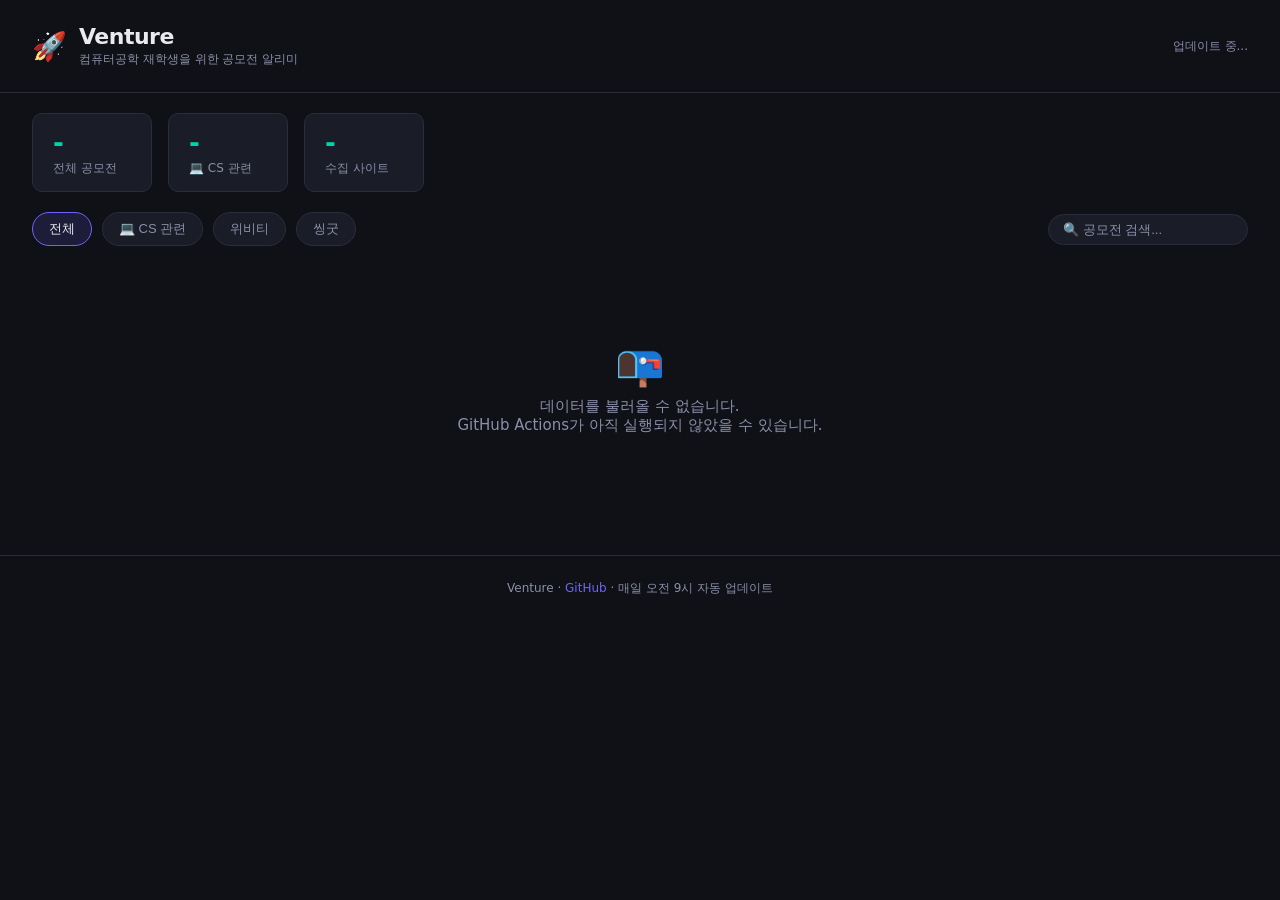
==== docs/index.html @ 7c7f3011 "feat: add GitHub Pages web dashboard - docs/index.html: 공모전 카드 UI (필터/검색) - export_json.py: DB → doc" ====
<!DOCTYPE html>
<html lang="ko">
<head>
  <meta charset="UTF-8" />
  <meta name="viewport" content="width=device-width, initial-scale=1.0" />
  <title>Venture — 공모전 알리미</title>
  <style>
    * { box-sizing: border-box; margin: 0; padding: 0; }
    :root {
      --bg: #0f1117;
      --surface: #1a1d27;
      --border: #2a2d3a;
      --accent: #6c63ff;
      --accent2: #00d4aa;
      --text: #e8eaf0;
      --muted: #8b8fa8;
      --cs: #6c63ff;
      --other: #3a3d4a;
    }
    body { background: var(--bg); color: var(--text); font-family: 'Segoe UI', system-ui, sans-serif; min-height: 100vh; }

    header {
      border-bottom: 1px solid var(--border);
      padding: 24px 32px;
      display: flex;
      align-items: center;
      justify-content: space-between;
      flex-wrap: wrap;
      gap: 12px;
    }
    .logo { display: flex; align-items: center; gap: 12px; }
    .logo-icon { font-size: 28px; }
    .logo h1 { font-size: 22px; font-weight: 700; letter-spacing: -0.5px; }
    .logo p { font-size: 12px; color: var(--muted); margin-top: 2px; }
    .updated { font-size: 12px; color: var(--muted); }

    .stats {
      display: flex;
      gap: 16px;
      padding: 20px 32px;
      flex-wrap: wrap;
    }
    .stat {
      background: var(--surface);
      border: 1px solid var(--border);
      border-radius: 10px;
      padding: 14px 20px;
      min-width: 120px;
    }
    .stat .num { font-size: 26px; font-weight: 700; color: var(--accent2); }
    .stat .label { font-size: 12px; color: var(--muted); margin-top: 2px; }

    .controls {
      padding: 0 32px 16px;
      display: flex;
      gap: 10px;
      flex-wrap: wrap;
      align-items: center;
    }
    .filter-btn {
      background: var(--surface);
      border: 1px solid var(--border);
      color: var(--muted);
      padding: 7px 16px;
      border-radius: 20px;
      cursor: pointer;
      font-size: 13px;
      transition: all .15s;
    }
    .filter-btn.active, .filter-btn:hover {
      border-color: var(--accent);
      color: var(--text);
      background: rgba(108,99,255,.15);
    }
    #search {
      margin-left: auto;
      background: var(--surface);
      border: 1px solid var(--border);
      color: var(--text);
      padding: 7px 14px;
      border-radius: 20px;
      font-size: 13px;
      outline: none;
      width: 200px;
      transition: border-color .15s;
    }
    #search:focus { border-color: var(--accent); }
    #search::placeholder { color: var(--muted); }

    .grid {
      display: grid;
      grid-template-columns: repeat(auto-fill, minmax(300px, 1fr));
      gap: 16px;
      padding: 0 32px 40px;
    }
    .card {
      background: var(--surface);
      border: 1px solid var(--border);
      border-radius: 12px;
      padding: 18px;
      transition: border-color .15s, transform .15s;
      display: flex;
      flex-direction: column;
      gap: 10px;
    }
    .card:hover { border-color: var(--accent); transform: translateY(-2px); }
    .card.cs { border-left: 3px solid var(--cs); }

    .card-top { display: flex; align-items: flex-start; gap: 10px; }
    .badge {
      font-size: 18px;
      flex-shrink: 0;
      margin-top: 1px;
    }
    .card-title { font-size: 14px; font-weight: 600; line-height: 1.4; }

    .card-meta { display: flex; flex-wrap: wrap; gap: 6px; font-size: 12px; color: var(--muted); }
    .tag {
      background: var(--border);
      border-radius: 6px;
      padding: 3px 8px;
    }
    .tag.cs-tag { background: rgba(108,99,255,.2); color: #a09cf7; }
    .deadline { color: #ff6b6b; }

    .card-link {
      margin-top: auto;
      display: inline-block;
      color: var(--accent2);
      font-size: 12px;
      text-decoration: none;
    }
    .card-link:hover { text-decoration: underline; }

    .empty { text-align: center; padding: 80px 32px; color: var(--muted); grid-column: 1/-1; }
    .empty p { font-size: 15px; margin-top: 8px; }

    footer {
      text-align: center;
      padding: 24px;
      color: var(--muted);
      font-size: 12px;
      border-top: 1px solid var(--border);
    }
    footer a { color: var(--accent); text-decoration: none; }
  </style>
</head>
<body>

<header>
  <div class="logo">
    <span class="logo-icon">🚀</span>
    <div>
      <h1>Venture</h1>
      <p>컴퓨터공학 재학생을 위한 공모전 알리미</p>
    </div>
  </div>
  <span class="updated" id="updated">업데이트 중...</span>
</header>

<div class="stats">
  <div class="stat"><div class="num" id="total-count">-</div><div class="label">전체 공모전</div></div>
  <div class="stat"><div class="num" id="cs-count">-</div><div class="label">💻 CS 관련</div></div>
  <div class="stat"><div class="num" id="source-count">-</div><div class="label">수집 사이트</div></div>
</div>

<div class="controls">
  <button class="filter-btn active" data-filter="all">전체</button>
  <button class="filter-btn" data-filter="cs">💻 CS 관련</button>
  <button class="filter-btn" data-filter="wevity">위비티</button>
  <button class="filter-btn" data-filter="thinkcontest">씽굿</button>
  <input id="search" type="text" placeholder="🔍 공모전 검색..." />
</div>

<div class="grid" id="grid"></div>

<footer>
  Venture · <a href="https://github.com/kkmmjj12/venture" target="_blank">GitHub</a> ·
  매일 오전 9시 자동 업데이트
</footer>

<script>
let allContests = [];
let currentFilter = 'all';

async function load() {
  try {
    const res = await fetch('data.json?t=' + Date.now());
    const data = await res.json();
    allContests = data.contests || [];
    document.getElementById('updated').textContent =
      '업데이트: ' + (data.updated || '-');
    updateStats();
    render();
  } catch (e) {
    document.getElementById('grid').innerHTML =
      '<div class="empty"><div style="font-size:40px">📭</div><p>데이터를 불러올 수 없습니다.<br>GitHub Actions가 아직 실행되지 않았을 수 있습니다.</p></div>';
  }
}

function updateStats() {
  document.getElementById('total-count').textContent = allContests.length;
  document.getElementById('cs-count').textContent = allContests.filter(c => c.is_cs).length;
  const sources = new Set(allContests.map(c => c.source));
  document.getElementById('source-count').textContent = sources.size;
}

function render() {
  const q = document.getElementById('search').value.toLowerCase();
  const filtered = allContests.filter(c => {
    const matchFilter =
      currentFilter === 'all' ? true :
      currentFilter === 'cs' ? c.is_cs :
      currentFilter === 'wevity' ? c.source.includes('wevity') :
      currentFilter === 'thinkcontest' ? c.source.includes('thinkcontest') : true;
    const matchSearch = !q ||
      c.title.toLowerCase().includes(q) ||
      (c.organizer || '').toLowerCase().includes(q);
    return matchFilter && matchSearch;
  });

  const grid = document.getElementById('grid');
  if (!filtered.length) {
    grid.innerHTML = '<div class="empty"><div style="font-size:40px">🔍</div><p>검색 결과가 없습니다.</p></div>';
    return;
  }

  grid.innerHTML = filtered.map(c => `
    <div class="card ${c.is_cs ? 'cs' : ''}">
      <div class="card-top">
        <span class="badge">${c.is_cs ? '💻' : '📋'}</span>
        <span class="card-title">${esc(c.title)}</span>
      </div>
      <div class="card-meta">
        ${c.is_cs ? '<span class="tag cs-tag">CS 관련</span>' : ''}
        ${c.category ? `<span class="tag">${esc(c.category)}</span>` : ''}
        ${c.organizer ? `<span class="tag">${esc(c.organizer)}</span>` : ''}
        ${c.deadline ? `<span class="tag deadline">⏰ ${esc(c.deadline)}</span>` : ''}
      </div>
      ${c.url ? `<a class="card-link" href="${esc(c.url)}" target="_blank" rel="noopener">바로가기 →</a>` : ''}
    </div>
  `).join('');
}

function esc(s) {
  return String(s || '').replace(/&/g,'&amp;').replace(/</g,'&lt;').replace(/>/g,'&gt;').replace(/"/g,'&quot;');
}

document.querySelectorAll('.filter-btn').forEach(btn => {
  btn.addEventListener('click', () => {
    document.querySelectorAll('.filter-btn').forEach(b => b.classList.remove('active'));
    btn.classList.add('active');
    currentFilter = btn.dataset.filter;
    render();
  });
});
document.getElementById('search').addEventListener('input', render);

load();
</script>
</body>
</html>
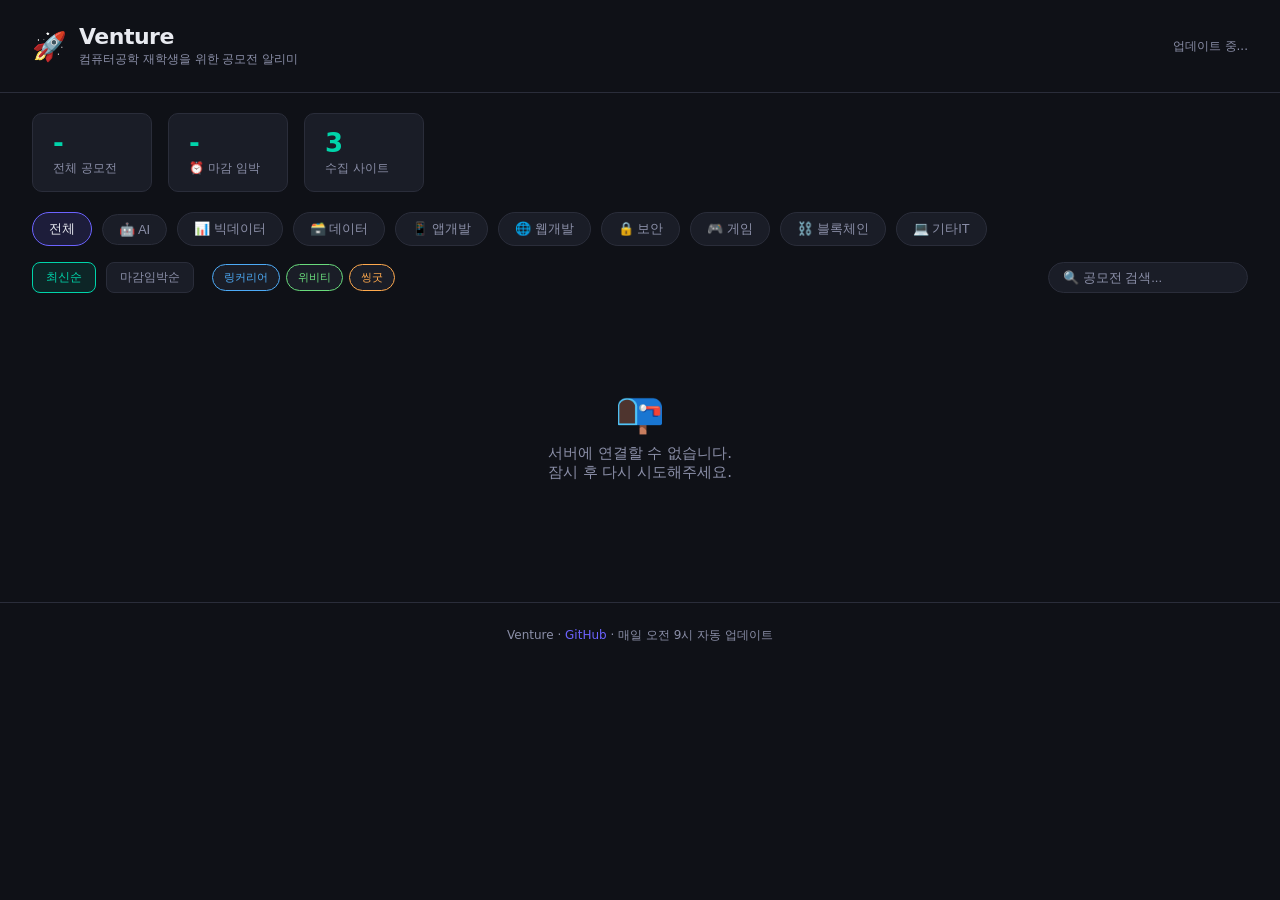
==== commit 28e834d2: "feat: GitHub Pages 연결 (docs/) + CORS 설정, Render API 호출" ====
--- a/docs/index.html
+++ b/docs/index.html
@@ -72,6 +72,21 @@
       color: var(--text);
       background: rgba(108,99,255,.15);
     }
+    .sort-btn {
+      background: var(--surface);
+      border: 1px solid var(--border);
+      color: var(--muted);
+      padding: 6px 13px;
+      border-radius: 8px;
+      cursor: pointer;
+      font-size: 12px;
+      transition: all .15s;
+    }
+    .sort-btn.active {
+      border-color: var(--accent2);
+      color: var(--accent2);
+      background: rgba(0,212,170,.1);
+    }
     #search {
       margin-left: auto;
       background: var(--surface);
@@ -86,6 +101,23 @@
     }
     #search:focus { border-color: var(--accent); }
     #search::placeholder { color: var(--muted); }
+    .dday { font-weight: 700; }
+    .dday-red { color: #ff6b6b; }
+    .dday-orange { color: #ffa94d; }
+    .dday-yellow { color: #ffe066; }
+    .dday-green { color: #69db7c; }
+    .source-linkareer { color: #4dabf7; }
+    .source-wevity { color: #69db7c; }
+    .source-thinkgood { color: #ffa94d; }
+    .spinner {
+      width: 36px; height: 36px;
+      border: 3px solid var(--border);
+      border-top-color: var(--accent);
+      border-radius: 50%;
+      animation: spin .8s linear infinite;
+      margin: 0 auto 12px;
+    }
+    @keyframes spin { to { transform: rotate(360deg); } }
 
     .grid {
       display: grid;
@@ -160,15 +192,31 @@
 
 <div class="stats">
   <div class="stat"><div class="num" id="total-count">-</div><div class="label">전체 공모전</div></div>
-  <div class="stat"><div class="num" id="cs-count">-</div><div class="label">💻 CS 관련</div></div>
-  <div class="stat"><div class="num" id="source-count">-</div><div class="label">수집 사이트</div></div>
+  <div class="stat"><div class="num" id="closing-count">-</div><div class="label">⏰ 마감 임박</div></div>
+  <div class="stat"><div class="num" id="source-count">3</div><div class="label">수집 사이트</div></div>
 </div>
 
+<div class="controls" id="cat-controls">
+  <button class="filter-btn active" data-cat="전체">전체</button>
+  <button class="filter-btn" data-cat="AI/머신러닝">🤖 AI</button>
+  <button class="filter-btn" data-cat="빅데이터">📊 빅데이터</button>
+  <button class="filter-btn" data-cat="데이터">🗃️ 데이터</button>
+  <button class="filter-btn" data-cat="앱개발">📱 앱개발</button>
+  <button class="filter-btn" data-cat="웹개발">🌐 웹개발</button>
+  <button class="filter-btn" data-cat="보안/해킹">🔒 보안</button>
+  <button class="filter-btn" data-cat="게임/VR">🎮 게임</button>
+  <button class="filter-btn" data-cat="블록체인">⛓️ 블록체인</button>
+  <button class="filter-btn" data-cat="기타IT">💻 기타IT</button>
+</div>
+
 <div class="controls">
-  <button class="filter-btn active" data-filter="all">전체</button>
-  <button class="filter-btn" data-filter="cs">💻 CS 관련</button>
-  <button class="filter-btn" data-filter="wevity">위비티</button>
-  <button class="filter-btn" data-filter="thinkcontest">씽굿</button>
+  <button class="sort-btn active" data-sort="latest" onclick="setSort('latest')">최신순</button>
+  <button class="sort-btn" data-sort="deadline" onclick="setSort('deadline')">마감임박순</button>
+  <div style="margin-left:8px;display:flex;gap:6px;">
+    <button class="filter-btn" id="src-linkareer" data-src="linkareer" onclick="toggleSource('linkareer')" style="font-size:11px;padding:5px 11px;color:#4dabf7;border-color:#4dabf7;">링커리어</button>
+    <button class="filter-btn" id="src-wevity" data-src="wevity" onclick="toggleSource('wevity')" style="font-size:11px;padding:5px 11px;color:#69db7c;border-color:#69db7c;">위비티</button>
+    <button class="filter-btn" id="src-thinkgood" data-src="thinkgood" onclick="toggleSource('thinkgood')" style="font-size:11px;padding:5px 11px;color:#ffa94d;border-color:#ffa94d;">씽굿</button>
+  </div>
   <input id="search" type="text" placeholder="🔍 공모전 검색..." />
 </div>
 
@@ -180,83 +228,126 @@
 </footer>
 
 <script>
-let allContests = [];
-let currentFilter = 'all';
-
-async function load() {
+const API = "https://venture-ux2u.onrender.com";
+const SOURCE_LABEL = { linkareer:"링커리어", wevity:"위비티", thinkgood:"씽굿" };
+const SOURCE_CLASS = { linkareer:"source-linkareer", wevity:"source-wevity", thinkgood:"source-thinkgood" };
+const CAT_ICON = {
+  "AI/머신러닝":"🤖","빅데이터":"📊","데이터":"🗃️","앱개발":"📱","웹개발":"🌐",
+  "IoT/임베디드":"🔌","게임/VR":"🎮","보안/해킹":"🔒","블록체인":"⛓️","UI/UX":"🎨","기타IT":"💻"
+};
+
+let state = { cat: "전체", sort: "latest", source: null, search: "" };
+
+// ── 초기화 ──
+document.addEventListener("DOMContentLoaded", () => {
+  loadAll();
+  document.getElementById("search").addEventListener("input", e => {
+    state.search = e.target.value;
+    fetchList();
+  });
+  document.querySelectorAll("[data-cat]").forEach(btn => {
+    btn.addEventListener("click", () => {
+      document.querySelectorAll("[data-cat]").forEach(b => b.classList.remove("active"));
+      btn.classList.add("active");
+      state.cat = btn.dataset.cat;
+      fetchList();
+    });
+  });
+});
+
+async function loadAll() {
+  await fetchList();
+  loadStats();
+}
+
+// ── 공모전 목록 ──
+async function fetchList() {
+  const grid = document.getElementById("grid");
+  grid.innerHTML = '<div class="empty"><div class="spinner"></div><p>불러오는 중...</p></div>';
+
+  const p = new URLSearchParams({ sort: state.sort, limit: 60 });
+  if (state.cat && state.cat !== "전체") p.set("category", state.cat);
+  if (state.source) p.set("source", state.source);
+  if (state.search) p.set("search", state.search);
+
   try {
-    const res = await fetch('data.json?t=' + Date.now());
+    const res = await fetch(`${API}/api/competitions?${p}`);
     const data = await res.json();
-    allContests = data.contests || [];
-    document.getElementById('updated').textContent =
-      '업데이트: ' + (data.updated || '-');
-    updateStats();
-    render();
-  } catch (e) {
-    document.getElementById('grid').innerHTML =
-      '<div class="empty"><div style="font-size:40px">📭</div><p>데이터를 불러올 수 없습니다.<br>GitHub Actions가 아직 실행되지 않았을 수 있습니다.</p></div>';
+    renderGrid(data.items || []);
+    document.getElementById("updated").textContent = `총 ${data.total}개`;
+  } catch(e) {
+    grid.innerHTML = '<div class="empty"><div style="font-size:40px">📭</div><p>서버에 연결할 수 없습니다.<br>잠시 후 다시 시도해주세요.</p></div>';
   }
 }
 
-function updateStats() {
-  document.getElementById('total-count').textContent = allContests.length;
-  document.getElementById('cs-count').textContent = allContests.filter(c => c.is_cs).length;
-  const sources = new Set(allContests.map(c => c.source));
-  document.getElementById('source-count').textContent = sources.size;
-}
-
-function render() {
-  const q = document.getElementById('search').value.toLowerCase();
-  const filtered = allContests.filter(c => {
-    const matchFilter =
-      currentFilter === 'all' ? true :
-      currentFilter === 'cs' ? c.is_cs :
-      currentFilter === 'wevity' ? c.source.includes('wevity') :
-      currentFilter === 'thinkcontest' ? c.source.includes('thinkcontest') : true;
-    const matchSearch = !q ||
-      c.title.toLowerCase().includes(q) ||
-      (c.organizer || '').toLowerCase().includes(q);
-    return matchFilter && matchSearch;
-  });
-
-  const grid = document.getElementById('grid');
-  if (!filtered.length) {
+// ── 통계 ──
+async function loadStats() {
+  try {
+    const res = await fetch(`${API}/api/stats`);
+    const d = await res.json();
+    document.getElementById("total-count").textContent = d.total;
+    document.getElementById("closing-count").textContent = d.closing_soon;
+  } catch(e) {}
+}
+
+// ── 카드 렌더링 ──
+function renderGrid(items) {
+  const grid = document.getElementById("grid");
+  if (!items.length) {
     grid.innerHTML = '<div class="empty"><div style="font-size:40px">🔍</div><p>검색 결과가 없습니다.</p></div>';
     return;
   }
-
-  grid.innerHTML = filtered.map(c => `
-    <div class="card ${c.is_cs ? 'cs' : ''}">
+  grid.innerHTML = items.map(c => {
+    const icon = CAT_ICON[c.category] || "💻";
+    const srcClass = SOURCE_CLASS[c.source_site] || "";
+    const srcLabel = SOURCE_LABEL[c.source_site] || c.source_site;
+    const dday = getDday(c.days_left);
+    return `
+    <div class="card cs">
       <div class="card-top">
-        <span class="badge">${c.is_cs ? '💻' : '📋'}</span>
+        <span class="badge">${icon}</span>
         <span class="card-title">${esc(c.title)}</span>
       </div>
       <div class="card-meta">
-        ${c.is_cs ? '<span class="tag cs-tag">CS 관련</span>' : ''}
-        ${c.category ? `<span class="tag">${esc(c.category)}</span>` : ''}
-        ${c.organizer ? `<span class="tag">${esc(c.organizer)}</span>` : ''}
-        ${c.deadline ? `<span class="tag deadline">⏰ ${esc(c.deadline)}</span>` : ''}
+        <span class="tag cs-tag">${esc(c.category || "기타IT")}</span>
+        ${c.organization ? `<span class="tag">${esc(c.organization)}</span>` : ""}
+        ${dday}
+        <span class="tag ${srcClass}" style="margin-left:auto">${srcLabel}</span>
       </div>
-      ${c.url ? `<a class="card-link" href="${esc(c.url)}" target="_blank" rel="noopener">바로가기 →</a>` : ''}
-    </div>
-  `).join('');
+      ${c.source_url ? `<a class="card-link" href="${esc(c.source_url)}" target="_blank" rel="noopener">바로가기 →</a>` : ""}
+    </div>`;
+  }).join("");
+}
+
+function getDday(days) {
+  if (days === null || days === undefined) return "";
+  if (days < 0) return `<span class="tag" style="color:#888">종료</span>`;
+  if (days === 0) return `<span class="tag dday dday-red">오늘마감!</span>`;
+  if (days <= 3)  return `<span class="tag dday dday-red">D-${days}</span>`;
+  if (days <= 7)  return `<span class="tag dday dday-orange">D-${days}</span>`;
+  if (days <= 14) return `<span class="tag dday dday-yellow">D-${days}</span>`;
+  return `<span class="tag dday dday-green">D-${days}</span>`;
+}
+
+// ── 정렬 ──
+function setSort(sort) {
+  state.sort = sort;
+  document.querySelectorAll(".sort-btn").forEach(b => b.classList.toggle("active", b.dataset.sort === sort));
+  fetchList();
+}
+
+// ── 출처 토글 ──
+function toggleSource(src) {
+  state.source = state.source === src ? null : src;
+  ["linkareer","wevity","thinkgood"].forEach(s => {
+    document.getElementById("src-" + s)?.classList.toggle("active", state.source === s);
+  });
+  fetchList();
 }
 
 function esc(s) {
-  return String(s || '').replace(/&/g,'&amp;').replace(/</g,'&lt;').replace(/>/g,'&gt;').replace(/"/g,'&quot;');
-}
-
-document.querySelectorAll('.filter-btn').forEach(btn => {
-  btn.addEventListener('click', () => {
-    document.querySelectorAll('.filter-btn').forEach(b => b.classList.remove('active'));
-    btn.classList.add('active');
-    currentFilter = btn.dataset.filter;
-    render();
-  });
-});
-document.getElementById('search').addEventListener('input', render);
-
-load();
+  return String(s||"").replace(/&/g,"&amp;").replace(/</g,"&lt;").replace(/>/g,"&gt;").replace(/"/g,"&quot;");
+}
 </script>
 </body>
 </html>
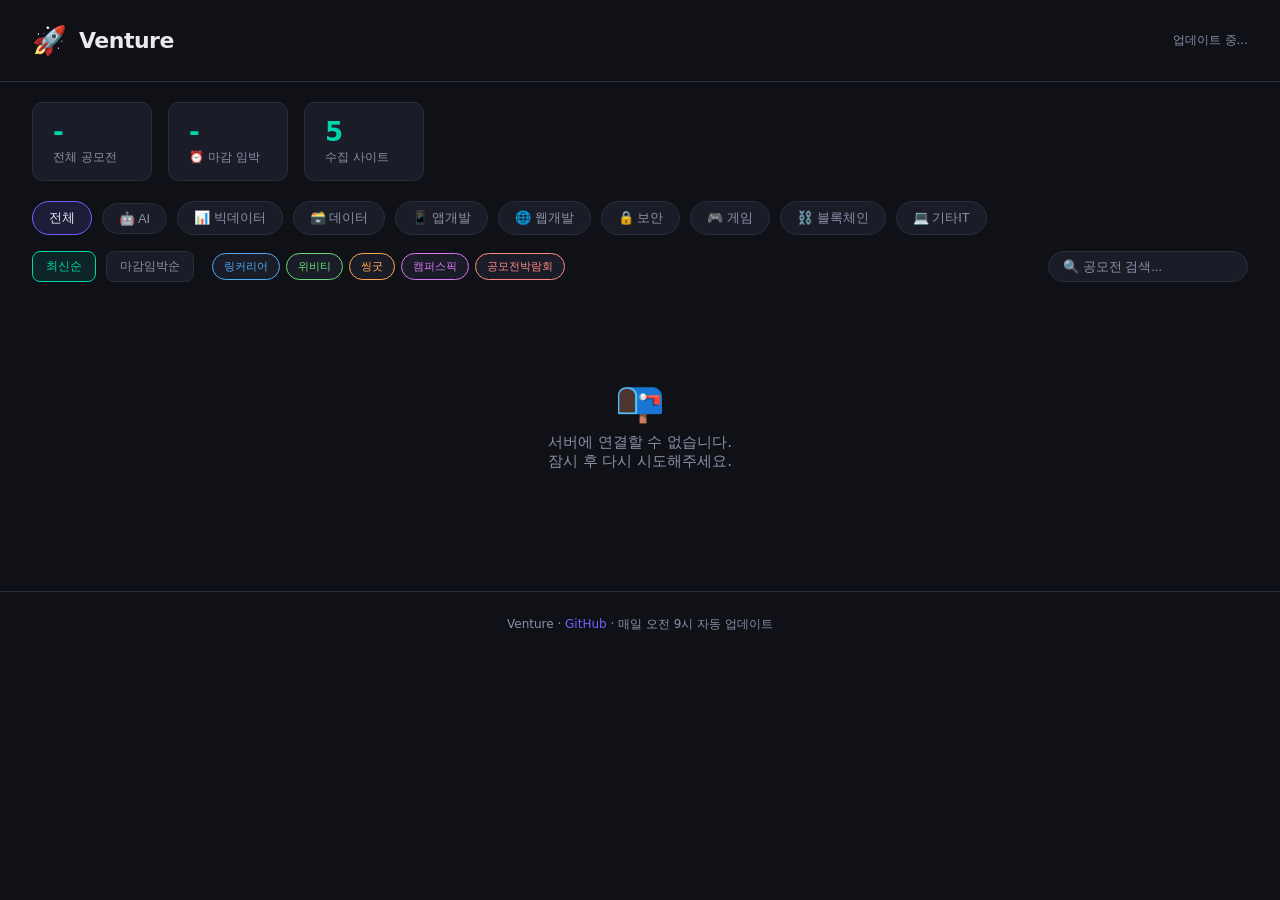
==== commit f742376e: "feat: 캠퍼스픽/공모전박람회 크롤러 추가, 바로가기 공고 직링크 수정, 헤더 부제목 제거" ====
--- a/docs/index.html
+++ b/docs/index.html
@@ -109,6 +109,8 @@
     .source-linkareer { color: #4dabf7; }
     .source-wevity { color: #69db7c; }
     .source-thinkgood { color: #ffa94d; }
+    .source-campuspick { color: #da77f2; }
+    .source-gonmofair { color: #ff8787; }
     .spinner {
       width: 36px; height: 36px;
       border: 3px solid var(--border);
@@ -184,7 +186,6 @@
     <span class="logo-icon">🚀</span>
     <div>
       <h1>Venture</h1>
-      <p>컴퓨터공학 재학생을 위한 공모전 알리미</p>
     </div>
   </div>
   <span class="updated" id="updated">업데이트 중...</span>
@@ -193,7 +194,7 @@
 <div class="stats">
   <div class="stat"><div class="num" id="total-count">-</div><div class="label">전체 공모전</div></div>
   <div class="stat"><div class="num" id="closing-count">-</div><div class="label">⏰ 마감 임박</div></div>
-  <div class="stat"><div class="num" id="source-count">3</div><div class="label">수집 사이트</div></div>
+  <div class="stat"><div class="num" id="source-count">5</div><div class="label">수집 사이트</div></div>
 </div>
 
 <div class="controls" id="cat-controls">
@@ -216,6 +217,8 @@
     <button class="filter-btn" id="src-linkareer" data-src="linkareer" onclick="toggleSource('linkareer')" style="font-size:11px;padding:5px 11px;color:#4dabf7;border-color:#4dabf7;">링커리어</button>
     <button class="filter-btn" id="src-wevity" data-src="wevity" onclick="toggleSource('wevity')" style="font-size:11px;padding:5px 11px;color:#69db7c;border-color:#69db7c;">위비티</button>
     <button class="filter-btn" id="src-thinkgood" data-src="thinkgood" onclick="toggleSource('thinkgood')" style="font-size:11px;padding:5px 11px;color:#ffa94d;border-color:#ffa94d;">씽굿</button>
+    <button class="filter-btn" id="src-campuspick" data-src="campuspick" onclick="toggleSource('campuspick')" style="font-size:11px;padding:5px 11px;color:#da77f2;border-color:#da77f2;">캠퍼스픽</button>
+    <button class="filter-btn" id="src-gonmofair" data-src="gonmofair" onclick="toggleSource('gonmofair')" style="font-size:11px;padding:5px 11px;color:#ff8787;border-color:#ff8787;">공모전박람회</button>
   </div>
   <input id="search" type="text" placeholder="🔍 공모전 검색..." />
 </div>
@@ -229,8 +232,8 @@
 
 <script>
 const API = "https://venture-ux2u.onrender.com";
-const SOURCE_LABEL = { linkareer:"링커리어", wevity:"위비티", thinkgood:"씽굿" };
-const SOURCE_CLASS = { linkareer:"source-linkareer", wevity:"source-wevity", thinkgood:"source-thinkgood" };
+const SOURCE_LABEL = { linkareer:"링커리어", wevity:"위비티", thinkgood:"씽굿", campuspick:"캠퍼스픽", gonmofair:"공모전박람회" };
+const SOURCE_CLASS = { linkareer:"source-linkareer", wevity:"source-wevity", thinkgood:"source-thinkgood", campuspick:"source-campuspick", gonmofair:"source-gonmofair" };
 const CAT_ICON = {
   "AI/머신러닝":"🤖","빅데이터":"📊","데이터":"🗃️","앱개발":"📱","웹개발":"🌐",
   "IoT/임베디드":"🔌","게임/VR":"🎮","보안/해킹":"🔒","블록체인":"⛓️","UI/UX":"🎨","기타IT":"💻"
@@ -314,7 +317,7 @@
         ${dday}
         <span class="tag ${srcClass}" style="margin-left:auto">${srcLabel}</span>
       </div>
-      ${c.source_url ? `<a class="card-link" href="${esc(c.source_url)}" target="_blank" rel="noopener">바로가기 →</a>` : ""}
+      ${(c.original_url || c.source_url) ? `<a class="card-link" href="${esc(c.original_url || c.source_url)}" target="_blank" rel="noopener">바로가기 →</a>` : ""}
     </div>`;
   }).join("");
 }
@@ -339,7 +342,7 @@
 // ── 출처 토글 ──
 function toggleSource(src) {
   state.source = state.source === src ? null : src;
-  ["linkareer","wevity","thinkgood"].forEach(s => {
+  ["linkareer","wevity","thinkgood","campuspick","gonmofair"].forEach(s => {
     document.getElementById("src-" + s)?.classList.toggle("active", state.source === s);
   });
   fetchList();
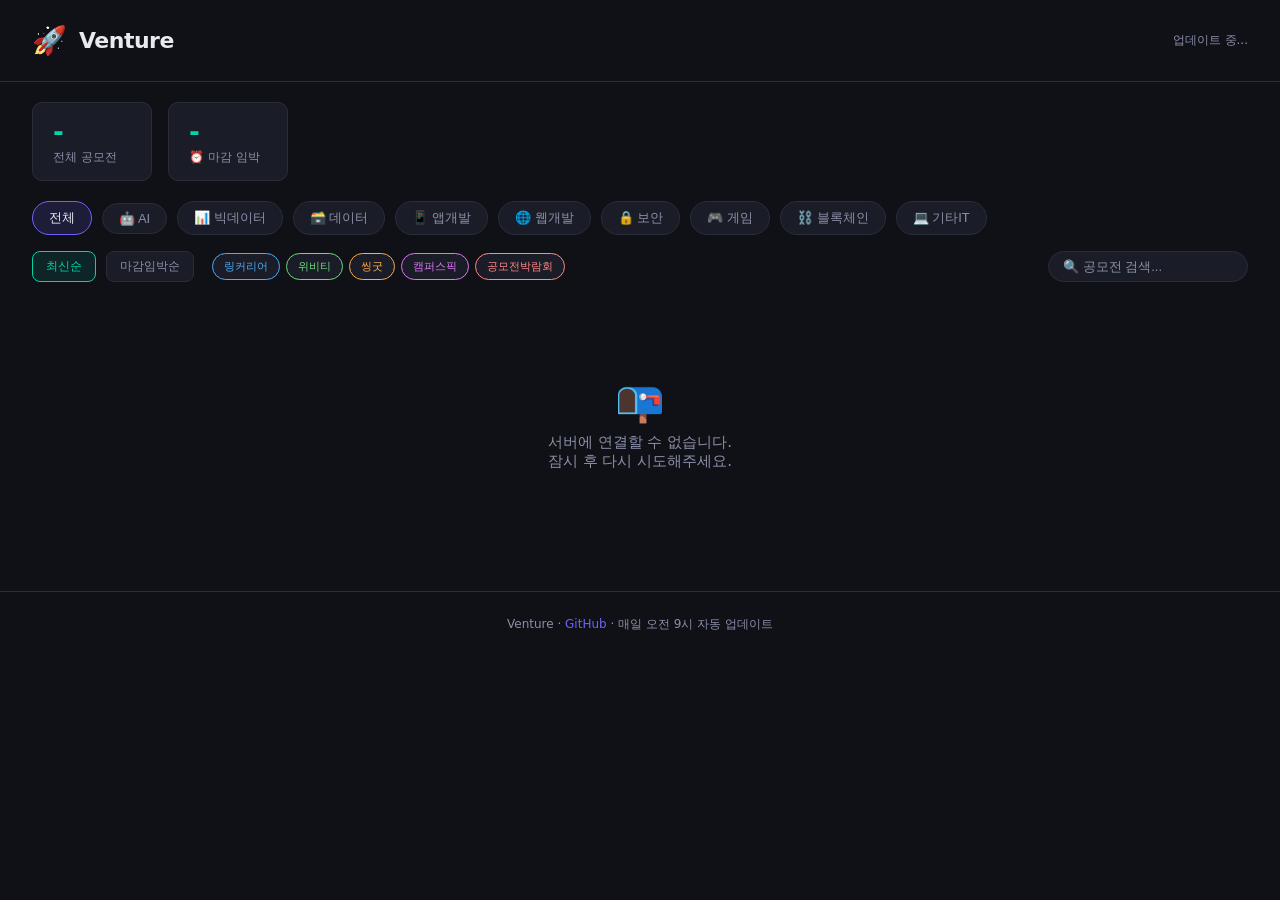
==== commit ccf9cc0a: "fix: 수집 사이트 통계 제거" ====
--- a/docs/index.html
+++ b/docs/index.html
@@ -194,7 +194,6 @@
 <div class="stats">
   <div class="stat"><div class="num" id="total-count">-</div><div class="label">전체 공모전</div></div>
   <div class="stat"><div class="num" id="closing-count">-</div><div class="label">⏰ 마감 임박</div></div>
-  <div class="stat"><div class="num" id="source-count">5</div><div class="label">수집 사이트</div></div>
 </div>
 
 <div class="controls" id="cat-controls">
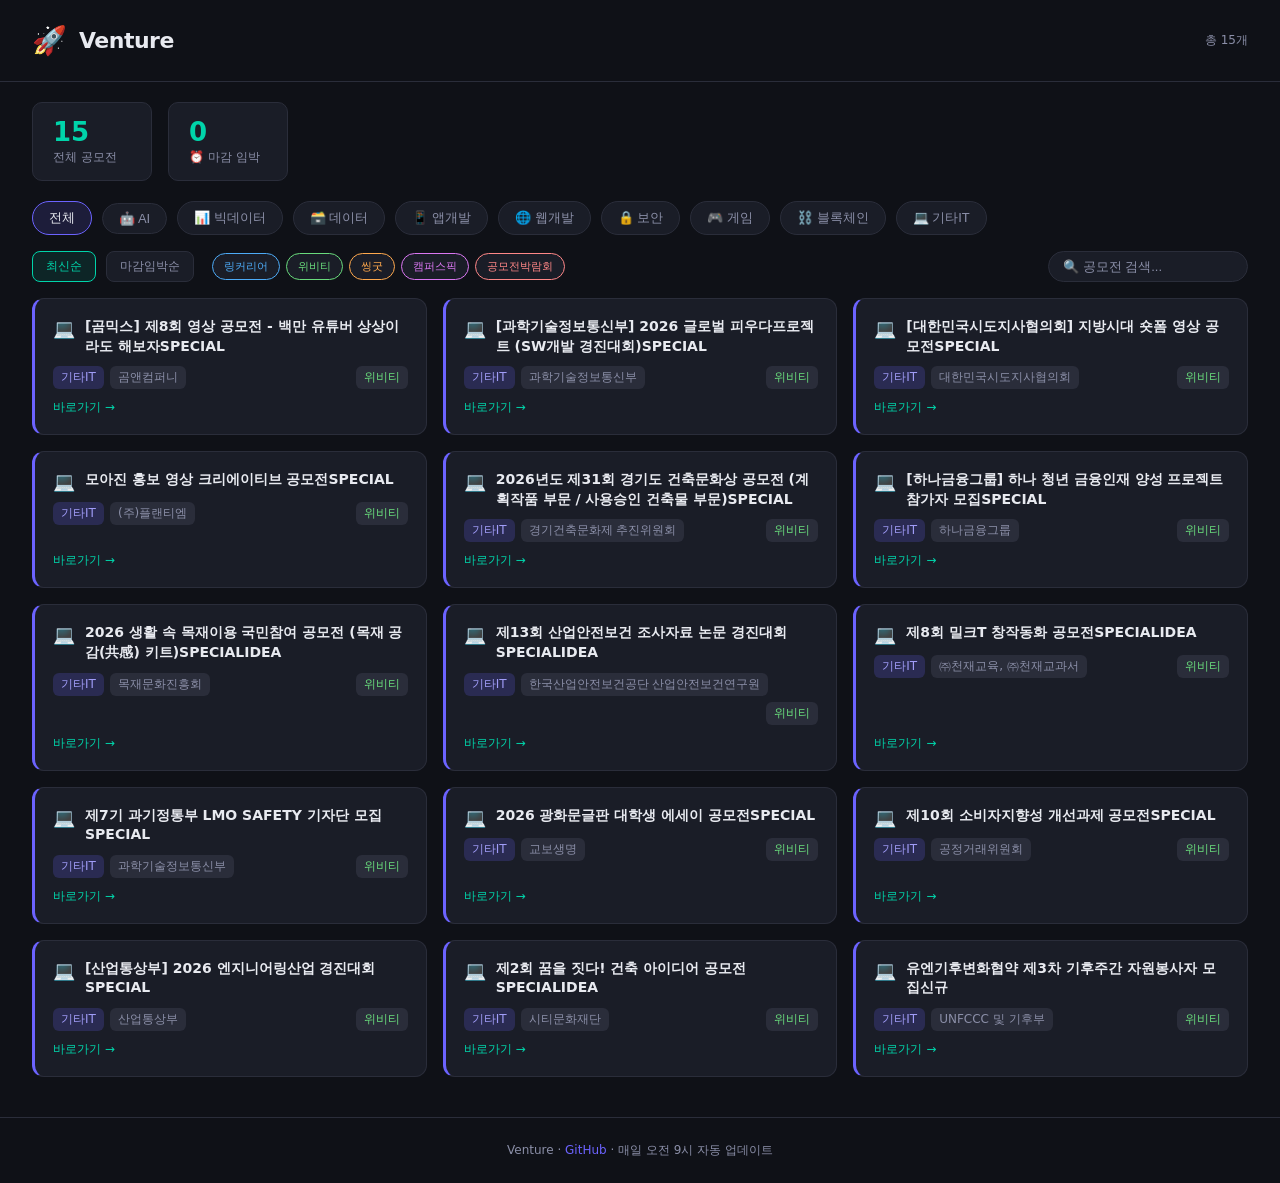
==== commit 4ef6281b: "feat: GitHub Actions 크롤링 방식으로 전환, data.json 직접 서빙" ====
--- a/docs/index.html
+++ b/docs/index.html
@@ -230,70 +230,64 @@
 </footer>
 
 <script>
-const API = "https://venture-ux2u.onrender.com";
-const SOURCE_LABEL = { linkareer:"링커리어", wevity:"위비티", thinkgood:"씽굿", campuspick:"캠퍼스픽", gonmofair:"공모전박람회" };
 const SOURCE_CLASS = { linkareer:"source-linkareer", wevity:"source-wevity", thinkgood:"source-thinkgood", campuspick:"source-campuspick", gonmofair:"source-gonmofair" };
 const CAT_ICON = {
   "AI/머신러닝":"🤖","빅데이터":"📊","데이터":"🗃️","앱개발":"📱","웹개발":"🌐",
   "IoT/임베디드":"🔌","게임/VR":"🎮","보안/해킹":"🔒","블록체인":"⛓️","UI/UX":"🎨","기타IT":"💻"
 };
 
-let state = { cat: "전체", sort: "latest", source: null, search: "" };
-
-// ── 초기화 ──
+let allData = [];
+let state = { cat: "전체", sort: "deadline", source: null, search: "" };
+
 document.addEventListener("DOMContentLoaded", () => {
-  loadAll();
-  document.getElementById("search").addEventListener("input", e => {
-    state.search = e.target.value;
-    fetchList();
-  });
+  load();
+  document.getElementById("search").addEventListener("input", e => { state.search = e.target.value; render(); });
   document.querySelectorAll("[data-cat]").forEach(btn => {
     btn.addEventListener("click", () => {
       document.querySelectorAll("[data-cat]").forEach(b => b.classList.remove("active"));
       btn.classList.add("active");
       state.cat = btn.dataset.cat;
-      fetchList();
+      render();
     });
   });
 });
 
-async function loadAll() {
-  await fetchList();
-  loadStats();
-}
-
-// ── 공모전 목록 ──
-async function fetchList() {
+async function load() {
   const grid = document.getElementById("grid");
   grid.innerHTML = '<div class="empty"><div class="spinner"></div><p>불러오는 중...</p></div>';
-
-  const p = new URLSearchParams({ sort: state.sort, limit: 60 });
-  if (state.cat && state.cat !== "전체") p.set("category", state.cat);
-  if (state.source) p.set("source", state.source);
-  if (state.search) p.set("search", state.search);
-
   try {
-    const res = await fetch(`${API}/api/competitions?${p}`);
+    const res = await fetch("data.json?t=" + Date.now());
     const data = await res.json();
-    renderGrid(data.items || []);
-    document.getElementById("updated").textContent = `총 ${data.total}개`;
+    allData = data.contests || [];
+    document.getElementById("updated").textContent = "업데이트: " + (data.updated || "-");
+    document.getElementById("total-count").textContent = allData.length;
+    const closing = allData.filter(c => c.days_left !== null && c.days_left >= 0 && c.days_left <= 7).length;
+    document.getElementById("closing-count").textContent = closing;
+    render();
   } catch(e) {
-    grid.innerHTML = '<div class="empty"><div style="font-size:40px">📭</div><p>서버에 연결할 수 없습니다.<br>잠시 후 다시 시도해주세요.</p></div>';
+    grid.innerHTML = '<div class="empty"><div style="font-size:40px">📭</div><p>데이터를 불러올 수 없습니다.<br>GitHub Actions가 아직 실행되지 않았을 수 있습니다.</p></div>';
   }
 }
 
-// ── 통계 ──
-async function loadStats() {
-  try {
-    const res = await fetch(`${API}/api/stats`);
-    const d = await res.json();
-    document.getElementById("total-count").textContent = d.total;
-    document.getElementById("closing-count").textContent = d.closing_soon;
-  } catch(e) {}
-}
-
-// ── 카드 렌더링 ──
-function renderGrid(items) {
+function render() {
+  const q = state.search.toLowerCase();
+  let items = allData.filter(c => {
+    const matchCat = state.cat === "전체" || c.category === state.cat;
+    const matchSrc = !state.source || c.source_site === state.source;
+    const matchQ = !q || c.title.toLowerCase().includes(q) || (c.organization||"").toLowerCase().includes(q);
+    return matchCat && matchSrc && matchQ;
+  });
+
+  if (state.sort === "deadline") {
+    items = [...items].sort((a, b) => {
+      if (a.days_left === null) return 1;
+      if (b.days_left === null) return -1;
+      return a.days_left - b.days_left;
+    });
+  }
+
+  document.getElementById("updated").textContent = `총 ${items.length}개`;
+
   const grid = document.getElementById("grid");
   if (!items.length) {
     grid.innerHTML = '<div class="empty"><div style="font-size:40px">🔍</div><p>검색 결과가 없습니다.</p></div>';
@@ -302,7 +296,7 @@
   grid.innerHTML = items.map(c => {
     const icon = CAT_ICON[c.category] || "💻";
     const srcClass = SOURCE_CLASS[c.source_site] || "";
-    const srcLabel = SOURCE_LABEL[c.source_site] || c.source_site;
+    const srcLabel = c.source_label || c.source_site;
     const dday = getDday(c.days_left);
     return `
     <div class="card cs">
@@ -316,7 +310,7 @@
         ${dday}
         <span class="tag ${srcClass}" style="margin-left:auto">${srcLabel}</span>
       </div>
-      ${(c.original_url || c.source_url) ? `<a class="card-link" href="${esc(c.original_url || c.source_url)}" target="_blank" rel="noopener">바로가기 →</a>` : ""}
+      ${c.url ? `<a class="card-link" href="${esc(c.url)}" target="_blank" rel="noopener">바로가기 →</a>` : ""}
     </div>`;
   }).join("");
 }
@@ -331,20 +325,18 @@
   return `<span class="tag dday dday-green">D-${days}</span>`;
 }
 
-// ── 정렬 ──
 function setSort(sort) {
   state.sort = sort;
   document.querySelectorAll(".sort-btn").forEach(b => b.classList.toggle("active", b.dataset.sort === sort));
-  fetchList();
-}
-
-// ── 출처 토글 ──
+  render();
+}
+
 function toggleSource(src) {
   state.source = state.source === src ? null : src;
   ["linkareer","wevity","thinkgood","campuspick","gonmofair"].forEach(s => {
     document.getElementById("src-" + s)?.classList.toggle("active", state.source === s);
   });
-  fetchList();
+  render();
 }
 
 function esc(s) {
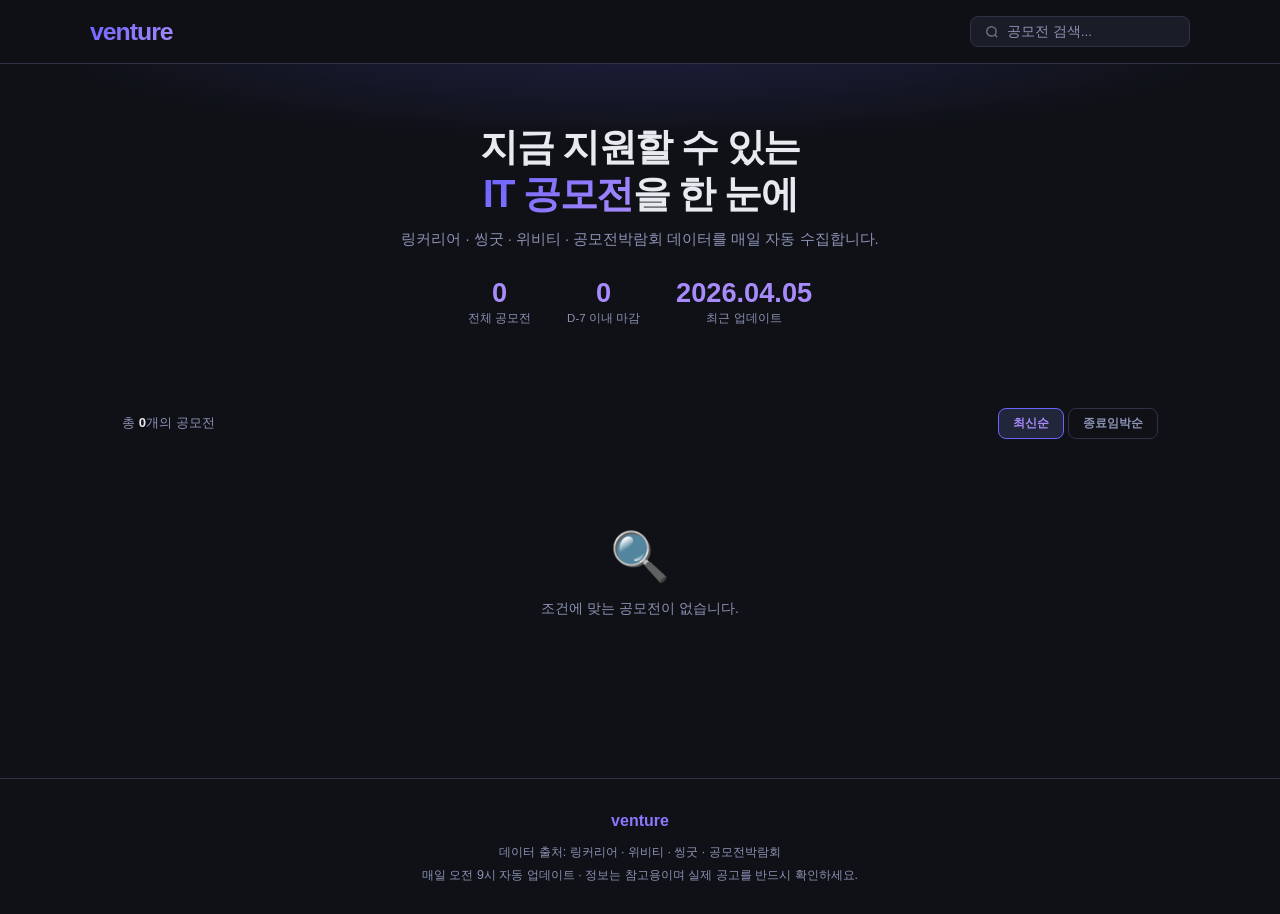
==== commit f12789b7: "feat: venture 디자인 적용 및 배포 파이프라인 업데이트 - docs/index.html: 다크테마 한 줄 리스트 venture UI로 교체 - export_json.py" ====
--- a/docs/index.html
+++ b/docs/index.html
@@ -3,342 +3,462 @@
 <head>
   <meta charset="UTF-8" />
   <meta name="viewport" content="width=device-width, initial-scale=1.0" />
-  <title>Venture — 공모전 알리미</title>
+  <title>venture — IT 공모전 큐레이션</title>
+  <meta name="description" content="AI, 빅데이터, 앱개발 등 국내 IT 공모전을 한 곳에서! 링커리어, 위비티, 씽굿에서 실시간 수집." />
+  <link rel="preconnect" href="https://fonts.googleapis.com" />
+  <link href="https://fonts.googleapis.com/css2?family=Noto+Sans+KR:wght@400;500;600;700;800&display=swap" rel="stylesheet" />
   <style>
-    * { box-sizing: border-box; margin: 0; padding: 0; }
+    *, *::before, *::after { box-sizing: border-box; margin: 0; padding: 0; }
     :root {
-      --bg: #0f1117;
+      --bg:      #0f1117;
       --surface: #1a1d27;
-      --border: #2a2d3a;
-      --accent: #6c63ff;
-      --accent2: #00d4aa;
-      --text: #e8eaf0;
-      --muted: #8b8fa8;
-      --cs: #6c63ff;
-      --other: #3a3d4a;
-    }
-    body { background: var(--bg); color: var(--text); font-family: 'Segoe UI', system-ui, sans-serif; min-height: 100vh; }
-
+      --sur2:    #22263a;
+      --border:  #2e3247;
+      --accent:  #6c63ff;
+      --accent2: #a78bfa;
+      --text:    #e8eaf0;
+      --sub:     #8b92b3;
+      --green:   #22c55e;
+      --yellow:  #f59e0b;
+      --red:     #ef4444;
+      --r:       12px;
+    }
+    body {
+      background: var(--bg);
+      color: var(--text);
+      font-family: 'Noto Sans KR', -apple-system, sans-serif;
+      min-height: 100vh;
+    }
+    a { text-decoration: none; color: inherit; }
+
+    /* ── HEADER ── */
     header {
+      position: sticky; top: 0; z-index: 100;
+      background: rgba(15,17,23,.88);
+      backdrop-filter: blur(12px);
       border-bottom: 1px solid var(--border);
-      padding: 24px 32px;
-      display: flex;
-      align-items: center;
-      justify-content: space-between;
-      flex-wrap: wrap;
-      gap: 12px;
-    }
-    .logo { display: flex; align-items: center; gap: 12px; }
-    .logo-icon { font-size: 28px; }
-    .logo h1 { font-size: 22px; font-weight: 700; letter-spacing: -0.5px; }
-    .logo p { font-size: 12px; color: var(--muted); margin-top: 2px; }
-    .updated { font-size: 12px; color: var(--muted); }
-
-    .stats {
-      display: flex;
-      gap: 16px;
-      padding: 20px 32px;
-      flex-wrap: wrap;
-    }
-    .stat {
-      background: var(--surface);
-      border: 1px solid var(--border);
-      border-radius: 10px;
-      padding: 14px 20px;
-      min-width: 120px;
-    }
-    .stat .num { font-size: 26px; font-weight: 700; color: var(--accent2); }
-    .stat .label { font-size: 12px; color: var(--muted); margin-top: 2px; }
-
-    .controls {
-      padding: 0 32px 16px;
-      display: flex;
-      gap: 10px;
-      flex-wrap: wrap;
-      align-items: center;
-    }
-    .filter-btn {
-      background: var(--surface);
-      border: 1px solid var(--border);
-      color: var(--muted);
-      padding: 7px 16px;
-      border-radius: 20px;
-      cursor: pointer;
-      font-size: 13px;
-      transition: all .15s;
-    }
-    .filter-btn.active, .filter-btn:hover {
-      border-color: var(--accent);
-      color: var(--text);
-      background: rgba(108,99,255,.15);
-    }
+      padding: 0 32px; height: 64px;
+    }
+    .h-inner {
+      height: 100%; max-width: 1100px; margin: 0 auto;
+      display: flex; align-items: center; justify-content: space-between;
+    }
+    .logo {
+      font-size: 1.55rem; font-weight: 800; letter-spacing: -1px;
+      background: linear-gradient(135deg, var(--accent), var(--accent2));
+      -webkit-background-clip: text; -webkit-text-fill-color: transparent;
+    }
+    .search-wrap {
+      display: flex; align-items: center; gap: 8px;
+      background: var(--surface); border: 1px solid var(--border);
+      border-radius: 8px; padding: 7px 14px; width: 220px;
+      transition: border-color .2s;
+    }
+    .search-wrap:focus-within { border-color: var(--accent); }
+    .search-wrap svg { opacity: .4; flex-shrink: 0; }
+    .search-wrap input {
+      background: none; border: none; outline: none;
+      color: var(--text); font-size: .85rem; width: 100%; font-family: inherit;
+    }
+    .search-wrap input::placeholder { color: var(--sub); }
+
+    /* ── HERO ── */
+    .hero {
+      padding: 60px 32px 44px; text-align: center;
+      background: radial-gradient(ellipse 80% 50% at 50% -10%, rgba(108,99,255,.18) 0%, transparent 70%);
+      max-width: 1100px; margin: 0 auto;
+    }
+    .hero h1 { font-size: 2.4rem; font-weight: 800; letter-spacing: -1.5px; line-height: 1.22; }
+    .hero h1 em {
+      font-style: normal;
+      background: linear-gradient(135deg, var(--accent), var(--accent2));
+      -webkit-background-clip: text; -webkit-text-fill-color: transparent;
+    }
+    .hero p { margin-top: 12px; color: var(--sub); font-size: .92rem; }
+    .hero-stats { display: flex; justify-content: center; gap: 36px; margin-top: 28px; }
+    .stat { text-align: center; }
+    .stat-num { font-size: 1.7rem; font-weight: 800; color: var(--accent2); }
+    .stat-label { font-size: .72rem; color: var(--sub); margin-top: 2px; }
+
+    /* ── CAT BAR ── */
+    .cat-bar {
+      display: flex; gap: 8px; padding: 0 32px;
+      overflow-x: auto; scrollbar-width: none;
+      max-width: 1100px; margin: 8px auto 0;
+    }
+    .cat-bar::-webkit-scrollbar { display: none; }
+    .cat-btn {
+      flex-shrink: 0; padding: 7px 18px; border-radius: 999px;
+      border: 1px solid var(--border); background: var(--surface);
+      color: var(--sub); font-size: .82rem; font-weight: 600;
+      cursor: pointer; transition: all .15s; font-family: inherit;
+      display: flex; align-items: center; gap: 5px; white-space: nowrap;
+    }
+    .cat-btn .cnt {
+      font-size: .7rem; background: var(--sur2);
+      border-radius: 999px; padding: 1px 6px; color: var(--sub);
+    }
+    .cat-btn:hover { border-color: var(--accent); color: var(--accent2); }
+    .cat-btn.active { background: var(--accent); border-color: var(--accent); color: #fff; }
+    .cat-btn.active .cnt { background: rgba(255,255,255,.2); color: #fff; }
+
+    /* ── SOURCE ROW ── */
+    .src-row {
+      display: flex; gap: 8px; padding: 10px 32px 0;
+      overflow-x: auto; scrollbar-width: none;
+      max-width: 1100px; margin: 0 auto;
+    }
+    .src-row::-webkit-scrollbar { display: none; }
+    .src-chip {
+      flex-shrink: 0; padding: 5px 13px; border-radius: 8px;
+      border: 1px solid var(--border); background: var(--surface);
+      color: var(--sub); font-size: .78rem; font-weight: 700;
+      cursor: pointer; transition: all .15s; font-family: inherit;
+    }
+    .src-chip:hover { border-color: var(--accent); }
+    .src-chip.active { background: var(--sur2); border-color: var(--accent); color: var(--accent2); }
+
+    /* ── TOOLBAR ── */
+    .toolbar {
+      display: flex; align-items: center; justify-content: space-between;
+      padding: 20px 32px 10px; max-width: 1100px; margin: 0 auto;
+    }
+    .result-count { font-size: .82rem; color: var(--sub); }
+    .result-count strong { color: var(--text); }
+    .sort-group { display: flex; gap: 4px; }
     .sort-btn {
-      background: var(--surface);
-      border: 1px solid var(--border);
-      color: var(--muted);
-      padding: 6px 13px;
-      border-radius: 8px;
-      cursor: pointer;
-      font-size: 12px;
-      transition: all .15s;
-    }
-    .sort-btn.active {
-      border-color: var(--accent2);
-      color: var(--accent2);
-      background: rgba(0,212,170,.1);
-    }
-    #search {
-      margin-left: auto;
-      background: var(--surface);
-      border: 1px solid var(--border);
-      color: var(--text);
-      padding: 7px 14px;
-      border-radius: 20px;
-      font-size: 13px;
-      outline: none;
-      width: 200px;
-      transition: border-color .15s;
-    }
-    #search:focus { border-color: var(--accent); }
-    #search::placeholder { color: var(--muted); }
-    .dday { font-weight: 700; }
-    .dday-red { color: #ff6b6b; }
-    .dday-orange { color: #ffa94d; }
-    .dday-yellow { color: #ffe066; }
-    .dday-green { color: #69db7c; }
-    .source-linkareer { color: #4dabf7; }
-    .source-wevity { color: #69db7c; }
-    .source-thinkgood { color: #ffa94d; }
-    .source-campuspick { color: #da77f2; }
-    .source-gonmofair { color: #ff8787; }
+      padding: 6px 14px; border-radius: 8px;
+      border: 1px solid var(--border); background: none;
+      color: var(--sub); font-size: .78rem; font-weight: 600;
+      cursor: pointer; transition: all .15s; font-family: inherit;
+    }
+    .sort-btn:hover { color: var(--text); border-color: var(--accent); }
+    .sort-btn.active { background: var(--sur2); color: var(--accent2); border-color: var(--accent); }
+
+    /* ── LIST ── */
+    .list-wrap {
+      padding: 0 32px 80px; max-width: 1100px;
+      margin: 0 auto; display: flex; flex-direction: column; gap: 10px;
+    }
+
+    /* ── ROW CARD ── */
+    .row-card {
+      display: flex; align-items: center; gap: 14px;
+      background: var(--surface); border: 1px solid var(--border);
+      border-radius: var(--r); padding: 15px 20px;
+      cursor: pointer; transition: border-color .15s, transform .15s, box-shadow .15s;
+      text-decoration: none; color: inherit;
+    }
+    .row-card:hover {
+      border-color: var(--accent); transform: translateY(-1px);
+      box-shadow: 0 4px 24px rgba(108,99,255,.15);
+    }
+    .row-card.expired { opacity: .45; }
+
+    .row-icon {
+      width: 46px; height: 46px; border-radius: 10px; flex-shrink: 0;
+      display: flex; align-items: center; justify-content: center;
+      font-size: 1.35rem; overflow: hidden; background: var(--sur2);
+    }
+    .row-icon img { width: 100%; height: 100%; object-fit: cover; border-radius: 10px; }
+
+    .row-main { flex: 1; min-width: 0; }
+    .row-top { display: flex; align-items: center; gap: 7px; flex-wrap: wrap; }
+    .row-title {
+      font-size: .93rem; font-weight: 700;
+      white-space: nowrap; overflow: hidden; text-overflow: ellipsis; max-width: 500px;
+    }
+    .row-cat {
+      flex-shrink: 0; font-size: .68rem; font-weight: 700;
+      padding: 2px 8px; border-radius: 4px;
+      background: rgba(108,99,255,.15); color: var(--accent2);
+    }
+    .new-dot { width: 7px; height: 7px; border-radius: 50%; background: var(--accent); flex-shrink: 0; }
+    .row-org { font-size: .77rem; color: var(--sub); margin-top: 3px; }
+
+    .row-meta { display: flex; align-items: center; gap: 12px; flex-shrink: 0; }
+
+    .src-badge {
+      font-size: .68rem; font-weight: 700; padding: 3px 9px;
+      border-radius: 6px; letter-spacing: .2px; flex-shrink: 0;
+    }
+    .badge-linkareer  { background: rgba(0,102,255,.15);  color: #60a5fa; border: 1px solid rgba(0,102,255,.3); }
+    .badge-wevity     { background: rgba(0,200,100,.15);  color: #4ade80; border: 1px solid rgba(0,200,100,.3); }
+    .badge-thinkgood  { background: rgba(255,136,0,.15);  color: #fb923c; border: 1px solid rgba(255,136,0,.3); }
+    .badge-gonmofair  { background: rgba(168,85,247,.15); color: #c084fc; border: 1px solid rgba(168,85,247,.3); }
+    .badge-campuspick { background: rgba(251,191,36,.15); color: #fbbf24; border: 1px solid rgba(251,191,36,.3); }
+
+    .deadline-wrap { text-align: right; min-width: 88px; }
+    .deadline-date { font-size: .72rem; color: var(--sub); }
+    .dday { font-size: .83rem; font-weight: 800; margin-top: 1px; }
+    .dday-green  { color: var(--green); }
+    .dday-yellow { color: var(--yellow); }
+    .dday-red    { color: var(--red); }
+    .dday-gray   { color: var(--sub); }
+
+    /* ── LOADING / EMPTY ── */
+    .loading, .empty {
+      text-align: center; padding: 80px 0; color: var(--sub);
+    }
+    .loading p, .empty p { margin-top: 14px; font-size: .88rem; }
+    .empty-icon { font-size: 3rem; margin-bottom: 8px; }
     .spinner {
-      width: 36px; height: 36px;
-      border: 3px solid var(--border);
-      border-top-color: var(--accent);
-      border-radius: 50%;
-      animation: spin .8s linear infinite;
-      margin: 0 auto 12px;
+      width: 36px; height: 36px; margin: 0 auto;
+      border: 3px solid var(--border); border-top-color: var(--accent);
+      border-radius: 50%; animation: spin .8s linear infinite;
     }
     @keyframes spin { to { transform: rotate(360deg); } }
 
-    .grid {
-      display: grid;
-      grid-template-columns: repeat(auto-fill, minmax(300px, 1fr));
-      gap: 16px;
-      padding: 0 32px 40px;
-    }
-    .card {
-      background: var(--surface);
-      border: 1px solid var(--border);
-      border-radius: 12px;
-      padding: 18px;
-      transition: border-color .15s, transform .15s;
-      display: flex;
-      flex-direction: column;
-      gap: 10px;
-    }
-    .card:hover { border-color: var(--accent); transform: translateY(-2px); }
-    .card.cs { border-left: 3px solid var(--cs); }
-
-    .card-top { display: flex; align-items: flex-start; gap: 10px; }
-    .badge {
-      font-size: 18px;
-      flex-shrink: 0;
-      margin-top: 1px;
-    }
-    .card-title { font-size: 14px; font-weight: 600; line-height: 1.4; }
-
-    .card-meta { display: flex; flex-wrap: wrap; gap: 6px; font-size: 12px; color: var(--muted); }
-    .tag {
-      background: var(--border);
-      border-radius: 6px;
-      padding: 3px 8px;
-    }
-    .tag.cs-tag { background: rgba(108,99,255,.2); color: #a09cf7; }
-    .deadline { color: #ff6b6b; }
-
-    .card-link {
-      margin-top: auto;
-      display: inline-block;
-      color: var(--accent2);
-      font-size: 12px;
-      text-decoration: none;
-    }
-    .card-link:hover { text-decoration: underline; }
-
-    .empty { text-align: center; padding: 80px 32px; color: var(--muted); grid-column: 1/-1; }
-    .empty p { font-size: 15px; margin-top: 8px; }
-
+    /* ── FOOTER ── */
     footer {
-      text-align: center;
-      padding: 24px;
-      color: var(--muted);
-      font-size: 12px;
       border-top: 1px solid var(--border);
-    }
-    footer a { color: var(--accent); text-decoration: none; }
+      padding: 28px 32px; color: var(--sub);
+      font-size: .78rem; text-align: center; line-height: 1.8;
+    }
+    .footer-logo {
+      font-size: 1rem; font-weight: 800; margin-bottom: 6px;
+      background: linear-gradient(135deg, var(--accent), var(--accent2));
+      -webkit-background-clip: text; -webkit-text-fill-color: transparent;
+    }
+    footer a { color: var(--sub); }
+    footer a:hover { color: var(--accent2); }
+
+    /* ── RESPONSIVE ── */
+    @media (max-width: 700px) {
+      header { padding: 0 16px; }
+      .hero { padding: 40px 16px 28px; }
+      .hero h1 { font-size: 1.65rem; }
+      .hero-stats { gap: 20px; }
+      .cat-bar, .src-row, .toolbar, .list-wrap { padding-left: 16px; padding-right: 16px; }
+      .row-title { max-width: 160px; }
+      .search-wrap { width: 140px; }
+      .row-org { display: none; }
+    }
   </style>
 </head>
 <body>
 
+<!-- HEADER -->
 <header>
-  <div class="logo">
-    <span class="logo-icon">🚀</span>
-    <div>
-      <h1>Venture</h1>
+  <div class="h-inner">
+    <div class="logo">venture</div>
+    <div class="search-wrap">
+      <svg width="14" height="14" fill="none" viewBox="0 0 24 24" stroke="currentColor" stroke-width="2.5">
+        <circle cx="11" cy="11" r="8"/><path d="M21 21l-4.35-4.35"/>
+      </svg>
+      <input type="text" id="searchInput" placeholder="공모전 검색..." />
     </div>
   </div>
-  <span class="updated" id="updated">업데이트 중...</span>
 </header>
 
-<div class="stats">
-  <div class="stat"><div class="num" id="total-count">-</div><div class="label">전체 공모전</div></div>
-  <div class="stat"><div class="num" id="closing-count">-</div><div class="label">⏰ 마감 임박</div></div>
+<!-- HERO -->
+<section class="hero">
+  <h1>지금 지원할 수 있는<br /><em>IT 공모전</em>을 한 눈에</h1>
+  <p>링커리어 · 씽굿 · 위비티 · 공모전박람회 데이터를 매일 자동 수집합니다.</p>
+  <div class="hero-stats">
+    <div class="stat"><div class="stat-num" id="statTotal">—</div><div class="stat-label">전체 공모전</div></div>
+    <div class="stat"><div class="stat-num" id="statClosing">—</div><div class="stat-label">D-7 이내 마감</div></div>
+    <div class="stat"><div class="stat-num" id="statUpdated">—</div><div class="stat-label">최근 업데이트</div></div>
+  </div>
+</section>
+
+<!-- CAT BAR -->
+<div class="cat-bar" id="catBar"></div>
+
+<!-- SOURCE ROW -->
+<div class="src-row" id="srcRow"></div>
+
+<!-- TOOLBAR -->
+<div class="toolbar">
+  <p class="result-count">총 <strong id="resultCount">—</strong>개의 공모전</p>
+  <div class="sort-group">
+    <button class="sort-btn active" id="sortLatest" onclick="setSort('latest')">최신순</button>
+    <button class="sort-btn" id="sortDeadline" onclick="setSort('deadline')">종료임박순</button>
+  </div>
 </div>
 
-<div class="controls" id="cat-controls">
-  <button class="filter-btn active" data-cat="전체">전체</button>
-  <button class="filter-btn" data-cat="AI/머신러닝">🤖 AI</button>
-  <button class="filter-btn" data-cat="빅데이터">📊 빅데이터</button>
-  <button class="filter-btn" data-cat="데이터">🗃️ 데이터</button>
-  <button class="filter-btn" data-cat="앱개발">📱 앱개발</button>
-  <button class="filter-btn" data-cat="웹개발">🌐 웹개발</button>
-  <button class="filter-btn" data-cat="보안/해킹">🔒 보안</button>
-  <button class="filter-btn" data-cat="게임/VR">🎮 게임</button>
-  <button class="filter-btn" data-cat="블록체인">⛓️ 블록체인</button>
-  <button class="filter-btn" data-cat="기타IT">💻 기타IT</button>
+<!-- LIST -->
+<div class="list-wrap" id="listWrap">
+  <div class="loading"><div class="spinner"></div><p>공모전 정보를 불러오는 중...</p></div>
 </div>
 
-<div class="controls">
-  <button class="sort-btn active" data-sort="latest" onclick="setSort('latest')">최신순</button>
-  <button class="sort-btn" data-sort="deadline" onclick="setSort('deadline')">마감임박순</button>
-  <div style="margin-left:8px;display:flex;gap:6px;">
-    <button class="filter-btn" id="src-linkareer" data-src="linkareer" onclick="toggleSource('linkareer')" style="font-size:11px;padding:5px 11px;color:#4dabf7;border-color:#4dabf7;">링커리어</button>
-    <button class="filter-btn" id="src-wevity" data-src="wevity" onclick="toggleSource('wevity')" style="font-size:11px;padding:5px 11px;color:#69db7c;border-color:#69db7c;">위비티</button>
-    <button class="filter-btn" id="src-thinkgood" data-src="thinkgood" onclick="toggleSource('thinkgood')" style="font-size:11px;padding:5px 11px;color:#ffa94d;border-color:#ffa94d;">씽굿</button>
-    <button class="filter-btn" id="src-campuspick" data-src="campuspick" onclick="toggleSource('campuspick')" style="font-size:11px;padding:5px 11px;color:#da77f2;border-color:#da77f2;">캠퍼스픽</button>
-    <button class="filter-btn" id="src-gonmofair" data-src="gonmofair" onclick="toggleSource('gonmofair')" style="font-size:11px;padding:5px 11px;color:#ff8787;border-color:#ff8787;">공모전박람회</button>
-  </div>
-  <input id="search" type="text" placeholder="🔍 공모전 검색..." />
-</div>
-
-<div class="grid" id="grid"></div>
-
+<!-- FOOTER -->
 <footer>
-  Venture · <a href="https://github.com/kkmmjj12/venture" target="_blank">GitHub</a> ·
-  매일 오전 9시 자동 업데이트
+  <div class="footer-logo">venture</div>
+  <p>
+    데이터 출처:
+    <a href="https://linkareer.com/list/contest" target="_blank">링커리어</a> ·
+    <a href="https://www.wevity.com" target="_blank">위비티</a> ·
+    <a href="https://www.thinkgood.co.kr" target="_blank">씽굿</a> ·
+    <a href="https://www.contestkorea.com" target="_blank">공모전박람회</a>
+  </p>
+  <p>매일 오전 9시 자동 업데이트 · 정보는 참고용이며 실제 공고를 반드시 확인하세요.</p>
 </footer>
 
 <script>
-const SOURCE_CLASS = { linkareer:"source-linkareer", wevity:"source-wevity", thinkgood:"source-thinkgood", campuspick:"source-campuspick", gonmofair:"source-gonmofair" };
-const CAT_ICON = {
+const CAT_ICONS = {
   "AI/머신러닝":"🤖","빅데이터":"📊","데이터":"🗃️","앱개발":"📱","웹개발":"🌐",
-  "IoT/임베디드":"🔌","게임/VR":"🎮","보안/해킹":"🔒","블록체인":"⛓️","UI/UX":"🎨","기타IT":"💻"
+  "IoT/임베디드":"🔌","게임/VR":"🎮","보안/해킹":"🔒","블록체인":"⛓️",
+  "UI/UX":"🎨","기타IT":"💻","전체":"🔍",
 };
+const SOURCES = ["linkareer","wevity","thinkgood","gonmofair","campuspick"];
+const SRC_LABEL = {
+  linkareer:"링커리어", wevity:"위비티",
+  thinkgood:"씽굿", gonmofair:"공모전박람회", campuspick:"캠퍼스픽",
+};
 
 let allData = [];
-let state = { cat: "전체", sort: "deadline", source: null, search: "" };
-
+let state  = { cat:"전체", sort:"latest", source:null, search:"" };
+
+/* ── 초기화 ── */
 document.addEventListener("DOMContentLoaded", () => {
-  load();
-  document.getElementById("search").addEventListener("input", e => { state.search = e.target.value; render(); });
-  document.querySelectorAll("[data-cat]").forEach(btn => {
-    btn.addEventListener("click", () => {
-      document.querySelectorAll("[data-cat]").forEach(b => b.classList.remove("active"));
-      btn.classList.add("active");
-      state.cat = btn.dataset.cat;
-      render();
-    });
+  loadData();
+  document.getElementById("searchInput").addEventListener("input", e => {
+    state.search = e.target.value.trim();
+    render();
   });
 });
 
-async function load() {
-  const grid = document.getElementById("grid");
-  grid.innerHTML = '<div class="empty"><div class="spinner"></div><p>불러오는 중...</p></div>';
+async function loadData() {
   try {
-    const res = await fetch("data.json?t=" + Date.now());
+    const res  = await fetch("data.json?t=" + Date.now());
     const data = await res.json();
     allData = data.contests || [];
-    document.getElementById("updated").textContent = "업데이트: " + (data.updated || "-");
-    document.getElementById("total-count").textContent = allData.length;
+
+    // 통계
+    document.getElementById("statTotal").textContent   = allData.length;
+    document.getElementById("statUpdated").textContent = (data.updated || "").slice(0,10);
     const closing = allData.filter(c => c.days_left !== null && c.days_left >= 0 && c.days_left <= 7).length;
-    document.getElementById("closing-count").textContent = closing;
+    document.getElementById("statClosing").textContent = closing;
+
+    buildCatBar();
+    buildSrcRow();
     render();
   } catch(e) {
-    grid.innerHTML = '<div class="empty"><div style="font-size:40px">📭</div><p>데이터를 불러올 수 없습니다.<br>GitHub Actions가 아직 실행되지 않았을 수 있습니다.</p></div>';
+    document.getElementById("listWrap").innerHTML =
+      '<div class="empty"><div class="empty-icon">📭</div><p>데이터를 불러올 수 없습니다.<br>GitHub Actions가 아직 실행되지 않았을 수 있습니다.</p></div>';
   }
 }
 
+/* ── 카테고리 탭 생성 ── */
+function buildCatBar() {
+  const counts = { "전체": allData.length };
+  allData.forEach(c => {
+    const cat = c.category || "기타IT";
+    counts[cat] = (counts[cat] || 0) + 1;
+  });
+
+  const order = ["전체","AI/머신러닝","빅데이터","데이터","앱개발","웹개발","보안/해킹","게임/VR","블록체인","IoT/임베디드","UI/UX","기타IT"];
+  const cats  = [...order.filter(k => counts[k]), ...Object.keys(counts).filter(k => !order.includes(k))];
+
+  document.getElementById("catBar").innerHTML = cats.map(cat => {
+    const icon   = CAT_ICONS[cat] || "📌";
+    const active = cat === state.cat ? "active" : "";
+    return `<button class="cat-btn ${active}" data-cat="${esc(cat)}" onclick="selectCat(this)">
+      ${icon} ${esc(cat)} <span class="cnt">${counts[cat]}</span>
+    </button>`;
+  }).join("");
+}
+
+/* ── 출처 행 생성 ── */
+function buildSrcRow() {
+  const present = [...new Set(allData.map(c => c.source_site).filter(Boolean))];
+  const row = document.getElementById("srcRow");
+  row.innerHTML = present.map(s => `
+    <button class="src-chip" data-src="${esc(s)}" onclick="selectSrc(this)">${esc(SRC_LABEL[s]||s)}</button>
+  `).join("");
+}
+
+/* ── 렌더 ── */
 function render() {
   const q = state.search.toLowerCase();
+
   let items = allData.filter(c => {
-    const matchCat = state.cat === "전체" || c.category === state.cat;
+    const matchCat = state.cat === "전체" || (c.category || "기타IT") === state.cat;
     const matchSrc = !state.source || c.source_site === state.source;
-    const matchQ = !q || c.title.toLowerCase().includes(q) || (c.organization||"").toLowerCase().includes(q);
+    const matchQ   = !q || c.title.toLowerCase().includes(q) || (c.organization||"").toLowerCase().includes(q);
     return matchCat && matchSrc && matchQ;
   });
 
   if (state.sort === "deadline") {
     items = [...items].sort((a, b) => {
-      if (a.days_left === null) return 1;
-      if (b.days_left === null) return -1;
+      if (a.days_left === null || a.days_left === undefined) return 1;
+      if (b.days_left === null || b.days_left === undefined) return -1;
+      if (a.days_left < 0 && b.days_left >= 0) return 1;
+      if (b.days_left < 0 && a.days_left >= 0) return -1;
       return a.days_left - b.days_left;
     });
   }
 
-  document.getElementById("updated").textContent = `총 ${items.length}개`;
-
-  const grid = document.getElementById("grid");
+  document.getElementById("resultCount").textContent = items.length;
+  const wrap = document.getElementById("listWrap");
+
   if (!items.length) {
-    grid.innerHTML = '<div class="empty"><div style="font-size:40px">🔍</div><p>검색 결과가 없습니다.</p></div>';
+    wrap.innerHTML = '<div class="empty"><div class="empty-icon">🔍</div><p>조건에 맞는 공모전이 없습니다.</p></div>';
     return;
   }
-  grid.innerHTML = items.map(c => {
-    const icon = CAT_ICON[c.category] || "💻";
-    const srcClass = SOURCE_CLASS[c.source_site] || "";
-    const srcLabel = c.source_label || c.source_site;
-    const dday = getDday(c.days_left);
-    return `
-    <div class="card cs">
-      <div class="card-top">
-        <span class="badge">${icon}</span>
-        <span class="card-title">${esc(c.title)}</span>
+
+  wrap.innerHTML = items.map(c => {
+    const icon     = CAT_ICONS[c.category || "기타IT"] || "💻";
+    const srcKey   = c.source_site || "linkareer";
+    const srcLabel = c.source_label || SRC_LABEL[srcKey] || srcKey;
+    const expired  = c.days_left !== null && c.days_left < 0;
+    const dday     = getDday(c.days_left);
+    const deadline = c.deadline ? `${c.deadline.slice(5).replace(".","/") } 마감` : "마감일 미정";
+    const thumbHtml = c.thumbnail
+      ? `<img src="${esc(c.thumbnail)}" alt="" onerror="this.style.display='none'">`
+      : icon;
+
+    return `<a class="row-card${expired?" expired":""}"
+         href="${esc(c.url||"#")}" target="_blank" rel="noopener noreferrer">
+      <div class="row-icon">${thumbHtml}</div>
+      <div class="row-main">
+        <div class="row-top">
+          <span class="row-title">${esc(c.title)}</span>
+          <span class="row-cat">${esc(c.category||"기타IT")}</span>
+        </div>
+        <div class="row-org">${c.organization ? "🏢 "+esc(c.organization) : ""}</div>
       </div>
-      <div class="card-meta">
-        <span class="tag cs-tag">${esc(c.category || "기타IT")}</span>
-        ${c.organization ? `<span class="tag">${esc(c.organization)}</span>` : ""}
-        ${dday}
-        <span class="tag ${srcClass}" style="margin-left:auto">${srcLabel}</span>
+      <div class="row-meta">
+        <span class="src-badge badge-${esc(srcKey)}">${esc(srcLabel)}</span>
+        <div class="deadline-wrap">
+          <div class="deadline-date">${esc(deadline)}</div>
+          <div class="dday ${dday.cls}">${dday.text}</div>
+        </div>
       </div>
-      ${c.url ? `<a class="card-link" href="${esc(c.url)}" target="_blank" rel="noopener">바로가기 →</a>` : ""}
-    </div>`;
+    </a>`;
   }).join("");
 }
 
-function getDday(days) {
-  if (days === null || days === undefined) return "";
-  if (days < 0) return `<span class="tag" style="color:#888">종료</span>`;
-  if (days === 0) return `<span class="tag dday dday-red">오늘마감!</span>`;
-  if (days <= 3)  return `<span class="tag dday dday-red">D-${days}</span>`;
-  if (days <= 7)  return `<span class="tag dday dday-orange">D-${days}</span>`;
-  if (days <= 14) return `<span class="tag dday dday-yellow">D-${days}</span>`;
-  return `<span class="tag dday dday-green">D-${days}</span>`;
-}
-
+/* ── D-day ── */
+function getDday(d) {
+  if (d === null || d === undefined) return { text:"미정",       cls:"dday-gray"   };
+  if (d < 0)   return { text:"마감",        cls:"dday-gray"   };
+  if (d === 0) return { text:"오늘 마감!",  cls:"dday-red"    };
+  if (d <= 3)  return { text:`D-${d}`,      cls:"dday-red"    };
+  if (d <= 7)  return { text:`D-${d}`,      cls:"dday-yellow" };
+  return         { text:`D-${d}`,            cls:"dday-green"  };
+}
+
+/* ── 컨트롤 ── */
+function selectCat(btn) {
+  state.cat = btn.dataset.cat;
+  document.querySelectorAll(".cat-btn").forEach(b => b.classList.remove("active"));
+  btn.classList.add("active");
+  render();
+}
+function selectSrc(btn) {
+  const id = btn.dataset.src;
+  state.source = state.source === id ? null : id;
+  document.querySelectorAll(".src-chip").forEach(b => b.classList.toggle("active", b.dataset.src === state.source));
+  render();
+}
 function setSort(sort) {
   state.sort = sort;
-  document.querySelectorAll(".sort-btn").forEach(b => b.classList.toggle("active", b.dataset.sort === sort));
+  document.getElementById("sortLatest").classList.toggle("active",   sort === "latest");
+  document.getElementById("sortDeadline").classList.toggle("active", sort === "deadline");
   render();
 }
-
-function toggleSource(src) {
-  state.source = state.source === src ? null : src;
-  ["linkareer","wevity","thinkgood","campuspick","gonmofair"].forEach(s => {
-    document.getElementById("src-" + s)?.classList.toggle("active", state.source === s);
-  });
-  render();
-}
-
 function esc(s) {
   return String(s||"").replace(/&/g,"&amp;").replace(/</g,"&lt;").replace(/>/g,"&gt;").replace(/"/g,"&quot;");
 }
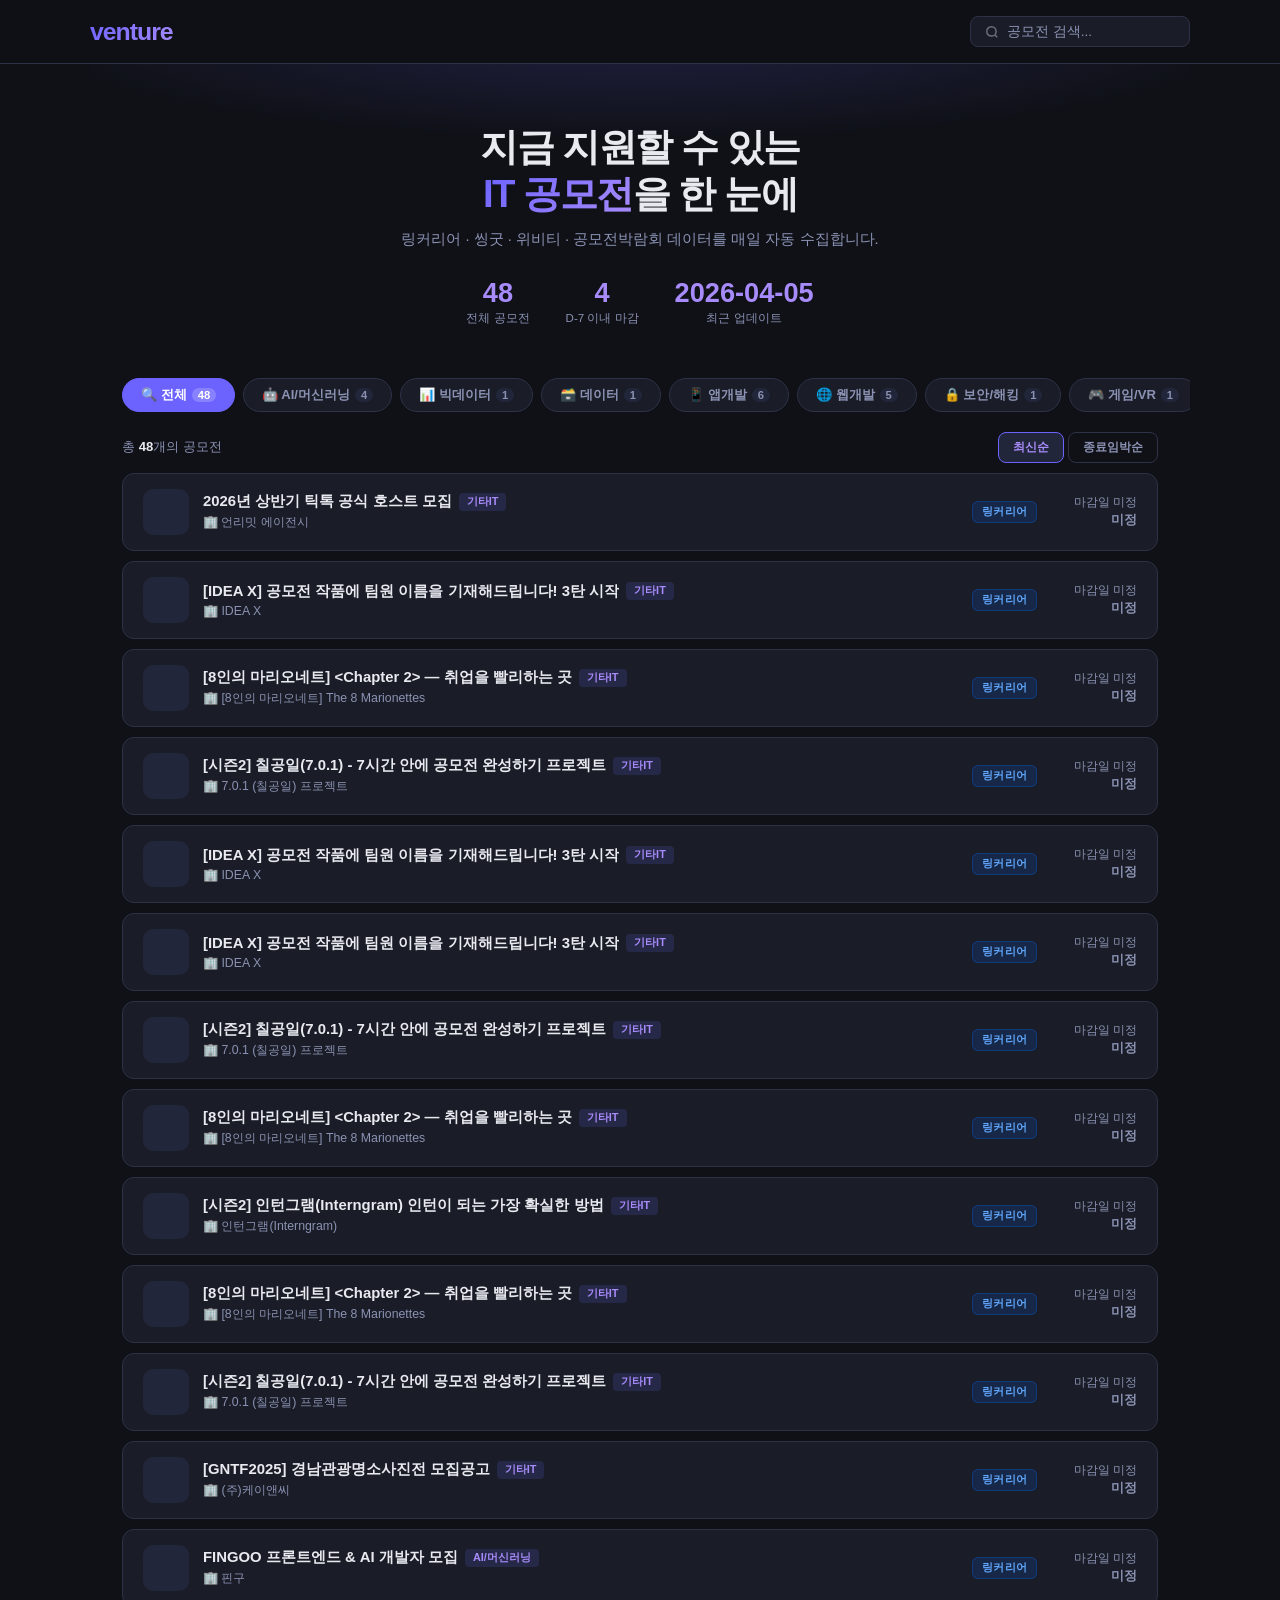
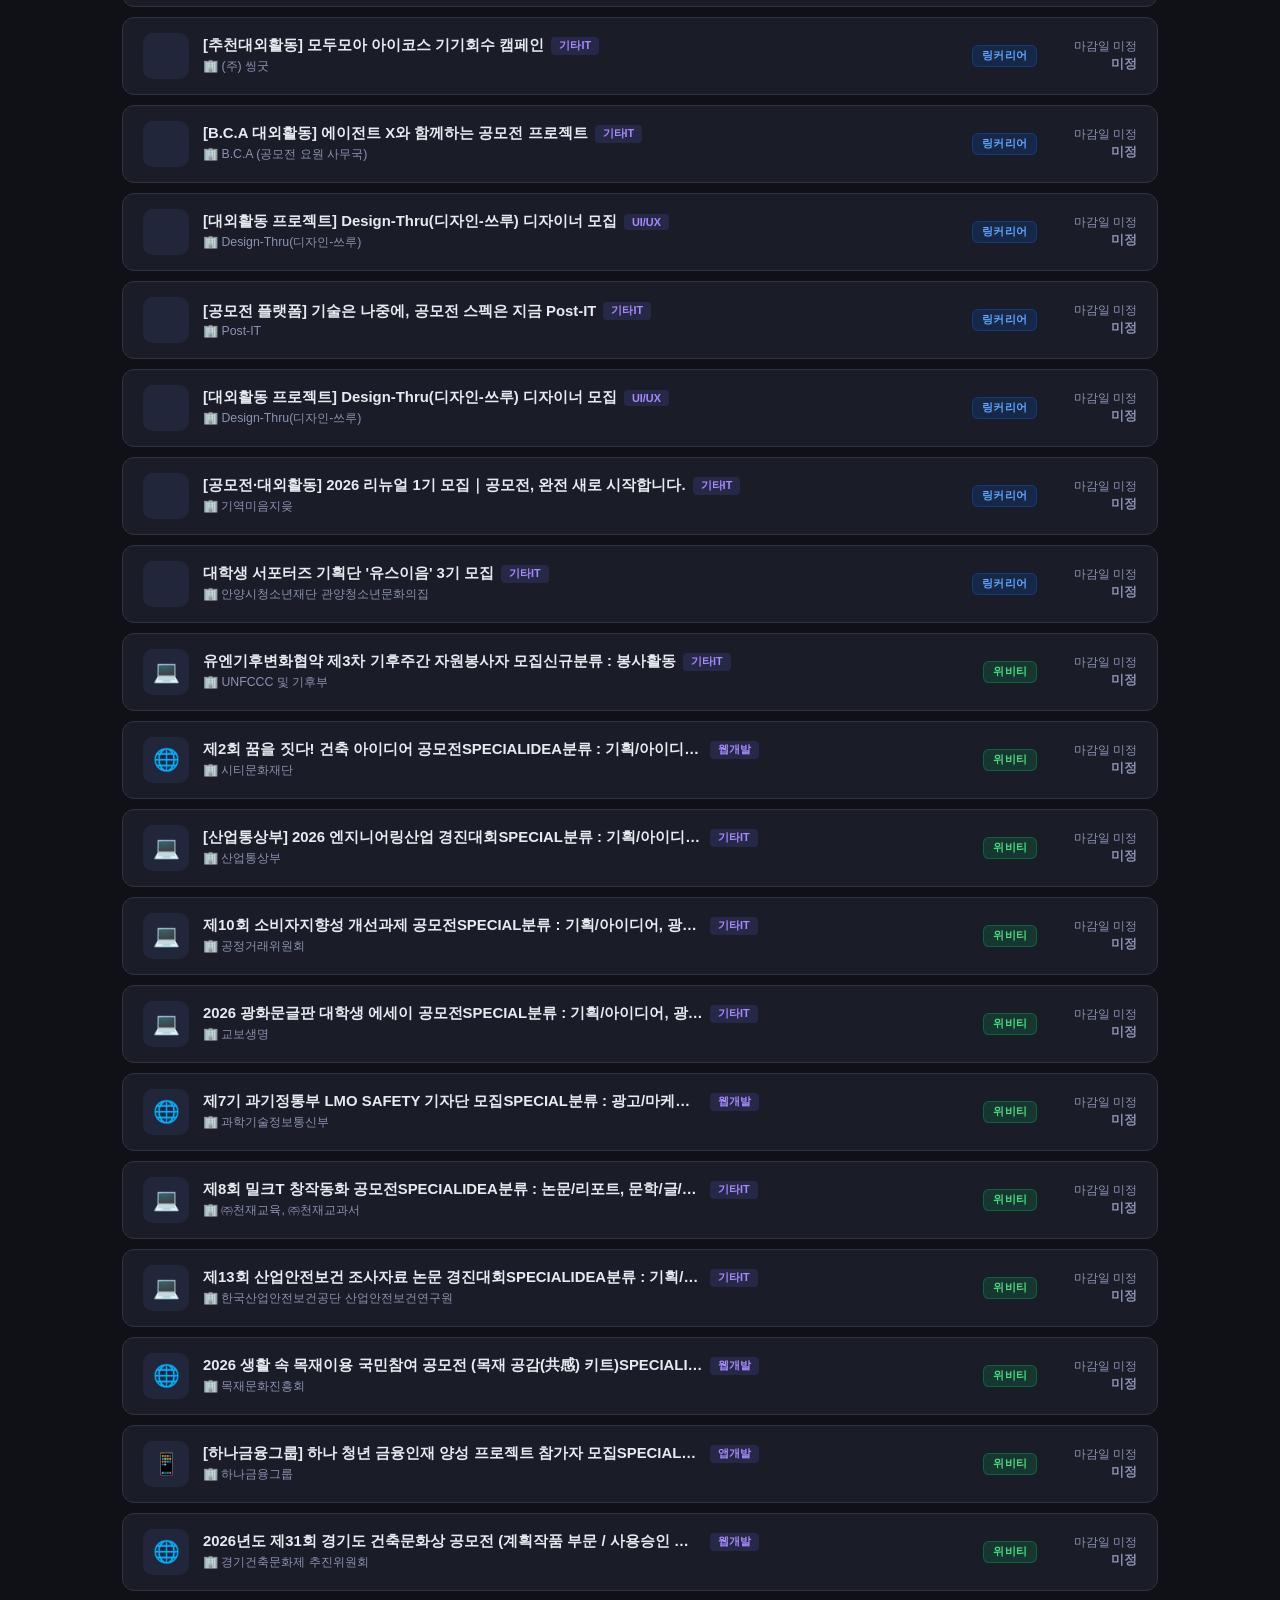
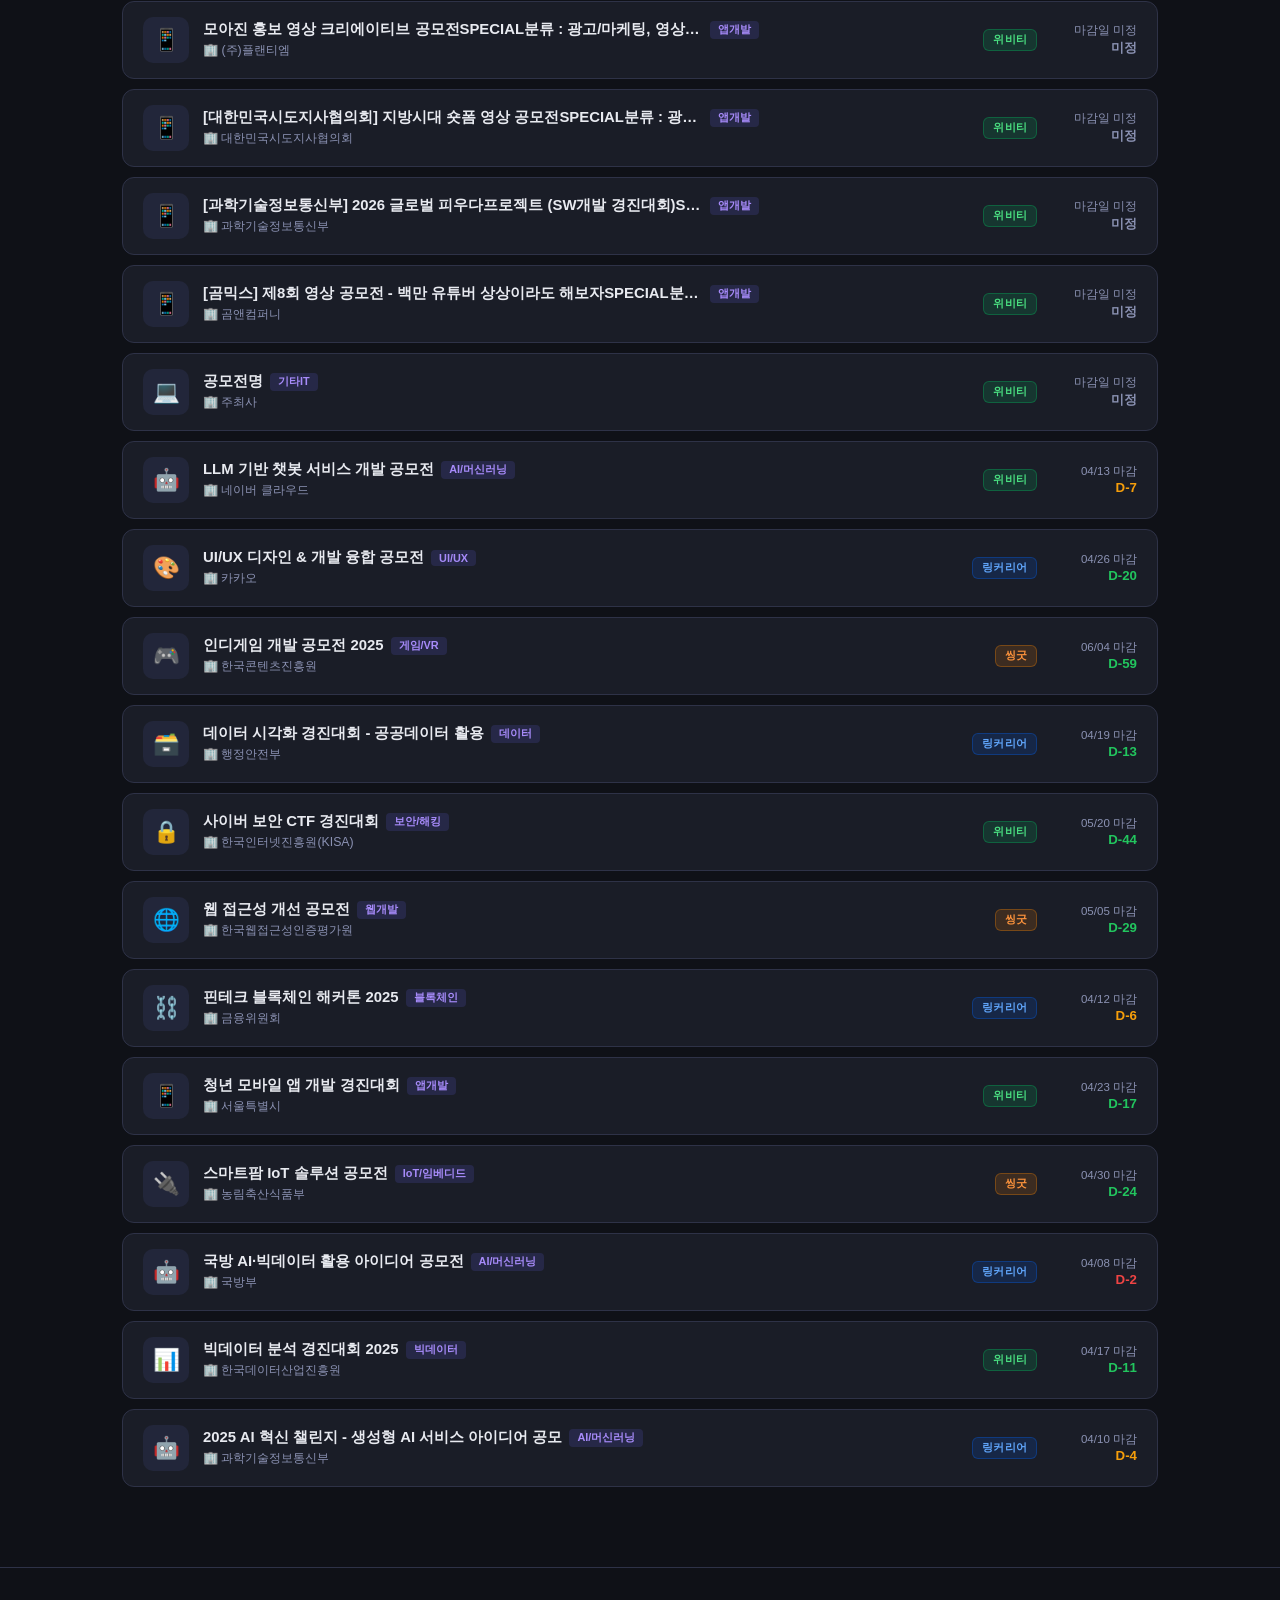
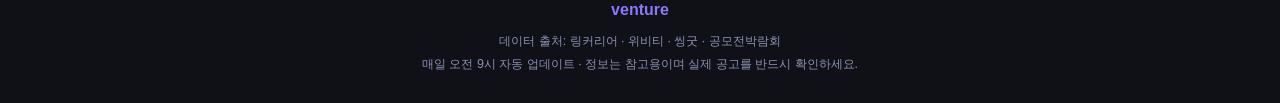
==== commit 9f492284: "fix: 크롤러 개별 공모전 URL 수정 + source-row 숨김 - 링커리어: GraphQL 신규 스키마로 업데이트, /activity/{id} 개별 URL - 위비티: 헤더" ====
--- a/docs/index.html
+++ b/docs/index.html
@@ -265,8 +265,8 @@
 <!-- CAT BAR -->
 <div class="cat-bar" id="catBar"></div>
 
-<!-- SOURCE ROW -->
-<div class="src-row" id="srcRow"></div>
+<!-- SOURCE ROW (hidden) -->
+<div class="src-row" id="srcRow" style="display:none"></div>
 
 <!-- TOOLBAR -->
 <div class="toolbar">
